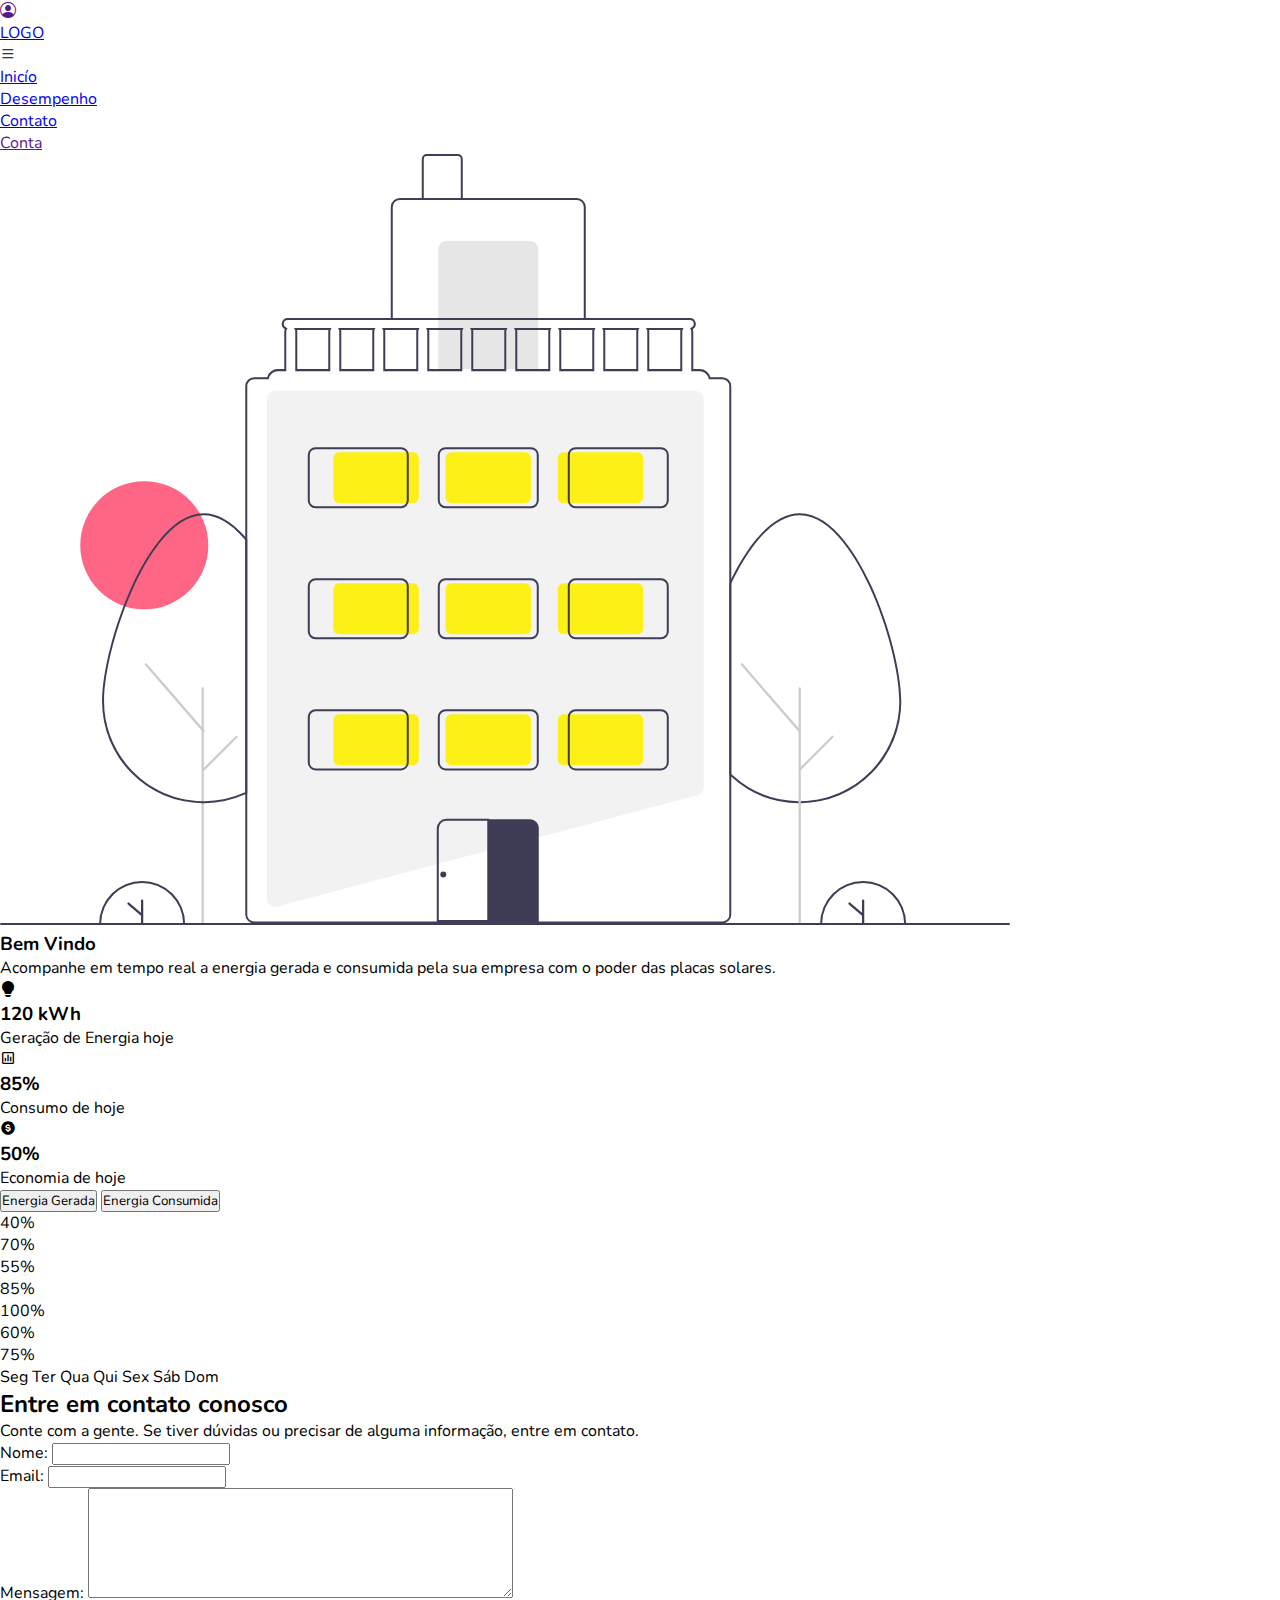
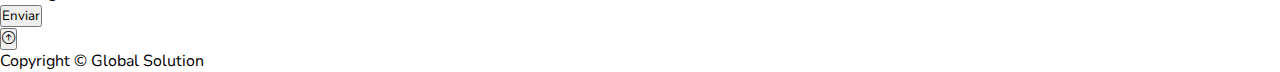
==== index.html @ 2c1111c9 "Tela Inicial" ====
<!DOCTYPE html>
<html lang="pt-br">
<head>
    <meta charset="UTF-8">
    <meta name="viewport" content="width=device-width, initial-scale=1.0">
    <link rel="stylesheet" href="https://cdn.jsdelivr.net/npm/bootstrap-icons@1.11.3/font/bootstrap-icons.min.css">
    <link href='https://unpkg.com/boxicons@2.1.4/css/boxicons.min.css' rel='stylesheet'>
    <link rel="stylesheet" href="css/style.css">
    <title>Global Solution</title>
</head>
<body>
    <!--Cabeçalho-->
    <header class="cabecalho">
        <div class="home">
            <div class="iconscabecalho">
                <a href=""><i class="bi bi-person-circle" id="bi-person-circle"></i></a>
            </div>
            <div class="logo">
                <a href="index.html">LOGO</a>
            </div>
                <i class="bi bi-list"></i>
        </div>

        <nav id="lista_nav" class="menu">
            <ul>
                <li>
                    <a href="index.html">Inicío</a>
                </li>
                <li>
                    <a href="#desempenho">Desempenho</a>
                </li>
                <li>
                    <a href="#contato">Contato</a>
                </li>
                <li>
                    <a href="">Conta</a>
                </li>
            </ul>
        </nav>
    </header>

    <!--principal-->
    <main class="principal">
        <img src="img/undraw_building_re_xfcm.svg" alt="empresa">
        <h3>Bem Vindo</h3>
        <p>Acompanhe em tempo real a energia gerada e consumida pela sua empresa com o poder das placas solares.</p>
    </main>

    <!--RELATORIO DIARIO-->
    <section class="diario" id="desempenho">
        <ul class="box-info">
            <li>
                <i class="bi bi-lightbulb-fill"></i>
                <span class="text">
                    <h3>120 kWh</h3>
                    <p>Geração de Energia hoje</p>
                </span>
            </li>
            <li>
                <i class='bx bx-bar-chart-square'></i>
                <span class="text">
                    <h3>85%</h3>
                    <p>Consumo de hoje</p>
                </span>
            </li>
            <li>
                <i class='bx bxs-dollar-circle'></i>
                <span class="text">
                    <h3>50%</h3>
                    <p>Economia de hoje</p>
                </span>
            </li>
        </ul>
    </section>

    <!--GRAFICOS-->
    <section class="graficos">
        <div class="tab-buttons active">
            <button class="tab-btn" content-id="gerada">
                Energia Gerada
            </button>

            <button class="tab-btn" content-id="consumida">
                Energia Consumida
            </button>
        </div>

        <!--ESTILIZAÇÃO GRAFICO-->
        <div class="grafico-content">
            <div class="content show" id="gerada">
                <div class="conteudo">
                    <div class="conteudo-grafico">
                        <div class="barra">
                            <p>40%</p>
                        </div>
                        <div class="barra">
                            <p>70%</p>
                        </div>
                        <div class="barra">
                            <p>55%</p>
                        </div>
                        <div class="barra">
                            <p>85%</p>
                        </div>
                        <div class="barra">
                            <p>100%</p>
                        </div>
                        <div class="barra">
                            <p>60%</p>
                        </div>
                        <div class="barra">
                            <p>75%</p>
                        </div>
                    </div>
                    <div class="dias">
                        <span>Seg</span>
                        <span>Ter</span>
                        <span>Qua</span>
                        <span>Qui</span>
                        <span>Sex</span>
                        <span>Sáb</span>
                        <span>Dom</span>
                    </div>
                </div>                
            </div>

            <div class="content" id="consumida">
                <div class="conteudo">
                    <div class="conteudo-grafico">
                        <div class="barra-segunda">
                            <p>100%</p>
                        </div>
                        <div class="barra-segunda">
                            <p>70%</p>
                        </div>
                        <div class="barra-segunda">
                            <p>55%</p>
                        </div>
                        <div class="barra-segunda">
                            <p>85%</p>
                        </div>
                        <div class="barra-segunda">
                            <p>60%</p>
                        </div>
                        <div class="barra-segunda">
                            <p>68%</p>
                        </div>
                        <div class="barra-segunda">
                            <p>75%</p>
                        </div>
                    </div>
                    <div class="dias">
                        <span>Seg</span>
                        <span>Ter</span>
                        <span>Qua</span>
                        <span>Qui</span>
                        <span>Sex</span>
                        <span>Sáb</span>
                        <span>Dom</span>
                    </div>
                </div>         
            </div>
        </div>
    </section>

    <!--CONTATO-->
    <section class="contato" id="contato">
        <div class="duplas">
            <h2>Entre em contato conosco</h2>
            <p>Conte com a gente. Se tiver dúvidas ou precisar de alguma informação, entre em contato.</p>
        </div>

        <form class="formulario">
            <div class="dupla">
                <div class="forms">
                    <label for="nome">Nome:</label>
                    <input type="text" id="nome" name="nome" required>
                </div>
                <div class="forms">
                    <label for="email">Email:</label>
                    <input type="email" id="email" name="email" required>
                </div>
            </div>

            <div class="forms2">
                <label for="mensagem">Mensagem:</label>
                <textarea name="mensagem" id="mensagem" cols="51" rows="6"></textarea>
            </div>

            <div class="botao">
                <input type="submit" id="btn_submit" value="Enviar">
            </div>
        </form>
    </section>

    <article class="topo">
        <button id="backToTop">
            <i class="bi bi-arrow-up-circle"></i>
        </button>
    </article>

    <!--RODAPE-->
    <footer class="rodape">
        <p>Copyright © <span>Global Solution</span> </p>
    </footer>

    <script src="js/script.js"></script>
</body>
</html>
---- css/style.css ----
@import url('https://fonts.googleapis.com/css2?family=Nunito:ital,wght@0,200..1000;1,200..1000&display=swap');

* {
	margin: 0;
	padding: 0;
	box-sizing: border-box;
	font-family: "Nunito", sans-serif;;
}

:root{
    --nunito: 'Nunito', sans-serif;
    --azul: #06162F;
    --branco: #ffff;
    --preto: #0a0a0a;
    --cinza: #d9d9d9;
    --amarelo: #FCF017;
    --light-amarelo: #ffffe0;
    --light: #F9F9F9;
	--blue: #3C91E6;
	--light-blue: #CFE8FF;
	--grey: #eeeeee88;
	--dark: #342E37;
    --green: #65B307;
    --light-green: #90ee90;
}

body{
    margin: auto;
}

.content {
	display: none;
}

.content.show {
    display: flex;
}

@media (max-width: 440px) {

/*CABECALHO*/
.cabecalho{
    background-color: var(--azul);
    padding: 1em;
    border-bottom: 2px solid var(--amarelo);
}

.cabecalho .home{
    display: flex;
    justify-content: space-between;
    color: var(--branco);
    margin-bottom: 1em;
}

.cabecalho .home a{
    text-decoration: none;
    color: var(--branco);
}

.menu {
    display: none;
}

#lista_nav:hover{
    color: var(--amarelo);
}

#lista_nav ul{
    display: flex;
    justify-content: space-around;
    list-style-type: none
}

#lista_nav a{
    text-decoration: none;
    color: var(--branco);
    font-size: 13px;
}

/*PRINCIPAL*/
.principal{
    margin: auto;
    background-color: var(--azul);
    color: var(--branco);
    text-align: center;
    padding: 1em;
}

.principal p{
    margin: auto;
    font-size: 0.7em;
    width: 80%;
}

.principal img{
    width: 50%;
}

/*DIARIO*/
.diario{
	margin-bottom: 1em;
}

.diario .box-info {
    padding: 0em 1em;
	display: grid;
	grid-template-columns: repeat(auto-fit, minmax(240px, 1fr));
	grid-gap: 24px;
	margin-top: 36px;
}

.diario .box-info li {
	padding: 24px;
	background: var(--grey);
	border-radius: 20px;
	display: flex;
	align-items: center;
	grid-gap: 24px;
}

.diario .box-info li .bi{
	width: 70px;
	height: 70px;
	border-radius: 10px;
	font-size: 30px;
	display: flex;
	justify-content: center;
	align-items: center;
}

.diario .box-info li .bx{
	width: 70px;
	height: 70px;
	border-radius: 10px;
	font-size: 30px;
	display: flex;
	justify-content: center;
	align-items: center;
}

.diario .box-info li:nth-child(1) .bi{
	background: var(--amarelo);
	color: var(--light-amarelo);
}

.diario .box-info li:nth-child(2) .bx{
	background: var(--light-blue);
	color: var(--blue);
}

.diario .box-info li:nth-child(3) .bx{
	background: var(--light-green);
	color: var(--green);
}

.diario .box-info li .text h3 {
	font-size: 20px;
	font-weight: 600;
	color: var(--dark);
}

.diario .box-info li .text p{
	color: var(--dark);	
}

/*GRAFICO*/
.graficos {
    margin: auto;
    width: 90%;
	margin-bottom: 1em;
	background-color: var(--cinza);
	padding: 1em;
    border-radius: 10px;
}

.tab-buttons {
    display: flex;
    gap: 6px;
}

.tab-btn {
    width: 100%;
    border: none;
    color: #020617;
    background-color: #f0f8ff;
    border-radius: 8px 8px 0px 0px;
    font-weight: 500;
    padding: 8px;
    cursor: pointer;
    transition: background-color .3s ease;
}

.tab-btn.active {
    background-color: var(--branco);
}

.tab-btn:hover {
    background-color: var(--branco);
}

.content {
    display: none;
}

.conteudo {
	width: 100%;
    padding: 20px;
    border-radius: 0px 0px 8px 8px;
    box-shadow: 0 4px 8px rgba(0, 0, 0, 0.1);
    text-align: center;
    background-color: var(--branco);
}

.conteudo-grafico {
    display: flex;
    justify-content: space-between;
    align-items: flex-end;
    margin-bottom: 20px;
    height: 200px;
}

.barra {
    background-color: var(--azul);
    border-radius: 5px;
}

.conteudo-grafico .barra:nth-child(1) {
    height: 50%;
}

.barra:nth-child(2) {
    height: 79%;
}

.barra:nth-child(3) {
    height: 60%;
}

.barra:nth-child(4) {
    height: 88%;
}

.barra:nth-child(5) {
    height: 100%;
}

.barra:nth-child(6) {
    height: 90%;
}

.barra:nth-child(7) {
    height: 76%;
}
.barra p {
	margin-top: 3px;
	text-align: center;
    color: var(--branco);
	font-size: 12px;
}

.dias {
    display: flex;
    justify-content: space-between;
    width: 100%;
    margin-top: 10px;
    font-size: 14px;
    color: var(--dark);
}

.dias span {
    text-align: center;
    width: 30px;
}

.barra-segunda {
    background-color: var(--amarelo);
    border-radius: 5px;
}

.conteudo-grafico .barra-segunda:nth-child(1) {
    height: 100%;
}

.barra-segunda:nth-child(2) {
    height: 70%;
}

.barra-segunda:nth-child(3) {
    height: 55%;
}

.barra-segunda:nth-child(4) {
    height: 85%;
}

.barra-segunda:nth-child(5) {
    height: 60%;
}

.barra-segunda:nth-child(6) {
    height: 68%;
}

.barra-segunda:nth-child(7) {
    height: 75%;
}

.barra-segunda p {
	margin-top: 3px;
	text-align: center;
    color: var(--dark);
	font-size: 12px;
}

/*CONTATO*/
.contato{
    background-color: var(--azul);
    color: var(--branco);
    margin: auto;
    padding: 1em;
}

.contato h2{
    margin-top: 1em;
    text-transform: uppercase;
    font-weight: 600;
    font-size: 1em;
    margin-bottom: 3px;
    text-align: center;
}

.contato p{
    font-size: 14px;
    margin-bottom: 1em;
}

.formulario label{
    display: block;
    font-size: 15px;
    font-weight: 400;
    color: var(--branco);
    padding: 5px;
}

.formulario input{
    width: 100%;
    margin-bottom: 24px;
    padding: 10px;
    background-color: var(--branco);
    border-radius: 10px;
    border: none;
    box-shadow: 10px 10px solid rgba(255, 166, 0, 0.685);
}

#mensagem{
    margin-bottom: 24px;
    background-color: var(--branco);
    border-radius: 10px;
    border: none;
}

.botao{
    border: none;
    text-align: center;
}

#btn_submit{
    width: 50%;
    background-color: var(--amarelo);
    padding: 13px;
    color: var(--azul);
    border-radius: 10px;
    font-weight: 600;
    font-size: 1em;
    cursor: pointer;
}

/*RODAPE*/
.rodape{
    background-color: var(--azul);
    color: var(--branco);
    text-align: center;
    border-top: 1px solid var(--amarelo);
}

.rodape p{
    margin-top: 1em;
    font-weight: 200;
    font-size: 12px;
    text-transform: lowercase;
}

.rodape span{
    letter-spacing: 1px;
    text-align: center;
    font-weight: 400;
    font-size: 12px;
    text-transform: uppercase;
}

/*TOPO*/
.topo{
    position: fixed;
    right: 20px;
    bottom: 20px;
    display: none;
    background-color: #007bff;
    color: white;
    border: none;
    padding: 10px 20px;
    border-radius: 5px;
    font-size: 16px;
    cursor: pointer;
    box-shadow: 0 4px 6px rgba(0, 0, 0, 0.1);
}

}

@media (min-width: 440px) and (max-width: 700px) {
    .cabecalho{
        background-color: var(--azul);
        padding: 1em;
        border-bottom: 2px solid var(--amarelo);
    }
    
    .cabecalho .home{
        display: flex;
        justify-content: space-between;
        color: var(--branco);
        margin-bottom: 1em;
    }
    
    .cabecalho .home a{
        text-decoration: none;
        color: var(--branco);
    }
    
    .menu {
        display: none;
    }
    
    #lista_nav:hover{
        color: var(--amarelo);
    }
    
    #lista_nav ul{
        display: flex;
        justify-content: space-around;
        list-style-type: none
    }
    
    #lista_nav a{
        text-decoration: none;
        color: var(--branco);
        font-size: 13px;
    }
    
    /*PRINCIPAL*/
    .principal{
        margin: auto;
        background-color: var(--azul);
        color: var(--branco);
        text-align: center;
        padding: 1em;
    }
    
    .principal p{
        margin: auto;
        font-size: 0.7em;
        width: 80%;
    }
    
    .principal img{
        width: 50%;
    }
    
    /*DIARIO*/
    .diario{
        margin-bottom: 1em;
    }
    
    .diario .box-info {
        padding: 0em 1em;
        display: grid;
        grid-template-columns: repeat(auto-fit, minmax(120px, 1fr));
        grid-gap: 24px;
        margin-top: 36px;
    }
    
    .diario .box-info li {
        padding: 24px;
        background: var(--grey);
        border-radius: 20px;
        display: flex;
        align-items: center;
        grid-gap: 24px;
    }
    
    .diario .box-info li .bi{
        width: 50px;
        height: 50px;
        border-radius: 10px;
        font-size: 1em;
        display: flex;
        justify-content: center;
        align-items: center;
    }
    
    .diario .box-info li .bx{
        width: 50px;
        height: 50px;
        border-radius: 10px;
        font-size: 1em;
        display: flex;
        justify-content: center;
        align-items: center;
    }
    
    .diario .box-info li:nth-child(1) .bi{
        background: var(--amarelo);
        color: var(--light-amarelo);
    }
    
    .diario .box-info li:nth-child(2) .bx{
        background: var(--light-blue);
        color: var(--blue);
    }
    
    .diario .box-info li:nth-child(3) .bx{
        background: var(--light-green);
        color: var(--green);
    }
    
    .diario .box-info li .text h3 {
        font-size: 20px;
        font-weight: 600;
        color: var(--dark);
    }
    
    .diario .box-info li .text p{
        color: var(--dark);	
    }
    
    /*GRAFICO*/
    .graficos {
        margin: auto;
        width: 90%;
        margin-bottom: 1em;
        background-color: var(--cinza);
        padding: 1em;
        border-radius: 10px;
    }
    
    .tab-buttons {
        display: flex;
        gap: 6px;
    }
    
    .tab-btn {
        width: 100%;
        border: none;
        color: #020617;
        background-color: #f0f8ff;
        border-radius: 8px 8px 0px 0px;
        font-weight: 500;
        padding: 8px;
        cursor: pointer;
        transition: background-color .3s ease;
    }
    
    .tab-btn.active {
        background-color: var(--branco);
    }
    
    .tab-btn:hover {
        background-color: var(--branco);
    }
    
    .content {
        display: none;
    }
    
    .conteudo {
        width: 100%;
        padding: 20px;
        border-radius: 0px 0px 8px 8px;
        box-shadow: 0 4px 8px rgba(0, 0, 0, 0.1);
        text-align: center;
        background-color: var(--branco);
    }
    
    .conteudo-grafico {
        display: flex;
        justify-content: space-between;
        align-items: flex-end;
        margin-bottom: 20px;
        height: 200px;
    }
    
    .barra {
        background-color: var(--azul);
        border-radius: 5px;
    }
    
    .conteudo-grafico .barra:nth-child(1) {
        height: 50%;
    }
    
    .barra:nth-child(2) {
        height: 79%;
    }
    
    .barra:nth-child(3) {
        height: 60%;
    }
    
    .barra:nth-child(4) {
        height: 88%;
    }
    
    .barra:nth-child(5) {
        height: 100%;
    }
    
    .barra:nth-child(6) {
        height: 90%;
    }
    
    .barra:nth-child(7) {
        height: 76%;
    }
    .barra p {
        margin-top: 3px;
        text-align: center;
        color: var(--branco);
        font-size: 12px;
    }
    
    .dias {
        display: flex;
        justify-content: space-between;
        width: 100%;
        margin-top: 10px;
        font-size: 14px;
        color: var(--dark);
    }
    
    .dias span {
        text-align: center;
        width: 30px;
    }
    
    .barra-segunda {
        background-color: var(--amarelo);
        border-radius: 5px;
    }
    
    .conteudo-grafico .barra-segunda:nth-child(1) {
        height: 100%;
    }
    
    .barra-segunda:nth-child(2) {
        height: 70%;
    }
    
    .barra-segunda:nth-child(3) {
        height: 55%;
    }
    
    .barra-segunda:nth-child(4) {
        height: 85%;
    }
    
    .barra-segunda:nth-child(5) {
        height: 60%;
    }
    
    .barra-segunda:nth-child(6) {
        height: 68%;
    }
    
    .barra-segunda:nth-child(7) {
        height: 75%;
    }
    
    .barra-segunda p {
        margin-top: 3px;
        text-align: center;
        color: var(--dark);
        font-size: 12px;
    }
    
    /*CONTATO*/
    .contato{
        background-color: var(--azul);
        color: var(--branco);
        margin: auto;
        padding: 1em;
    }
    
    .contato h2{
        margin-top: 1em;
        text-transform: uppercase;
        font-weight: 600;
        font-size: 1em;
        margin-bottom: 3px;
        text-align: center;
    }
    
    .contato p{
        font-size: 14px;
        margin-bottom: 1em;
    }
    
    .formulario label{
        display: block;
        font-size: 15px;
        font-weight: 400;
        color: var(--branco);
        padding: 5px;
    }
    
    .formulario input{
        width: 100%;
        margin-bottom: 24px;
        padding: 10px;
        background-color: var(--branco);
        border-radius: 10px;
        border: none;
        box-shadow: 10px 10px solid rgba(255, 166, 0, 0.685);
    }
    
    #mensagem{
        margin-bottom: 24px;
        background-color: var(--branco);
        border-radius: 10px;
        border: none;
    }
    
    .botao{
        border: none;
        text-align: center;
    }
    
    #btn_submit{
        width: 50%;
        background-color: var(--amarelo);
        padding: 13px;
        color: var(--azul);
        border-radius: 10px;
        font-weight: 600;
        font-size: 1em;
        cursor: pointer;
    }
    
    /*RODAPE*/
    .rodape{
        background-color: var(--azul);
        color: var(--branco);
        text-align: center;
        border-top: 1px solid var(--amarelo);
    }
    
    .rodape p{
        margin-top: 1em;
        font-weight: 200;
        font-size: 12px;
        text-transform: lowercase;
    }
    
    .rodape span{
        letter-spacing: 1px;
        text-align: center;
        font-weight: 400;
        font-size: 12px;
        text-transform: uppercase;
    }
    
    /*TOPO*/
    .topo{
        position: fixed;
        right: 20px;
        bottom: 20px;
        display: none;
        background-color: #007bff;
        color: white;
        border: none;
        padding: 10px 20px;
        border-radius: 5px;
        font-size: 16px;
        cursor: pointer;
        box-shadow: 0 4px 6px rgba(0, 0, 0, 0.1);
    }
    
}
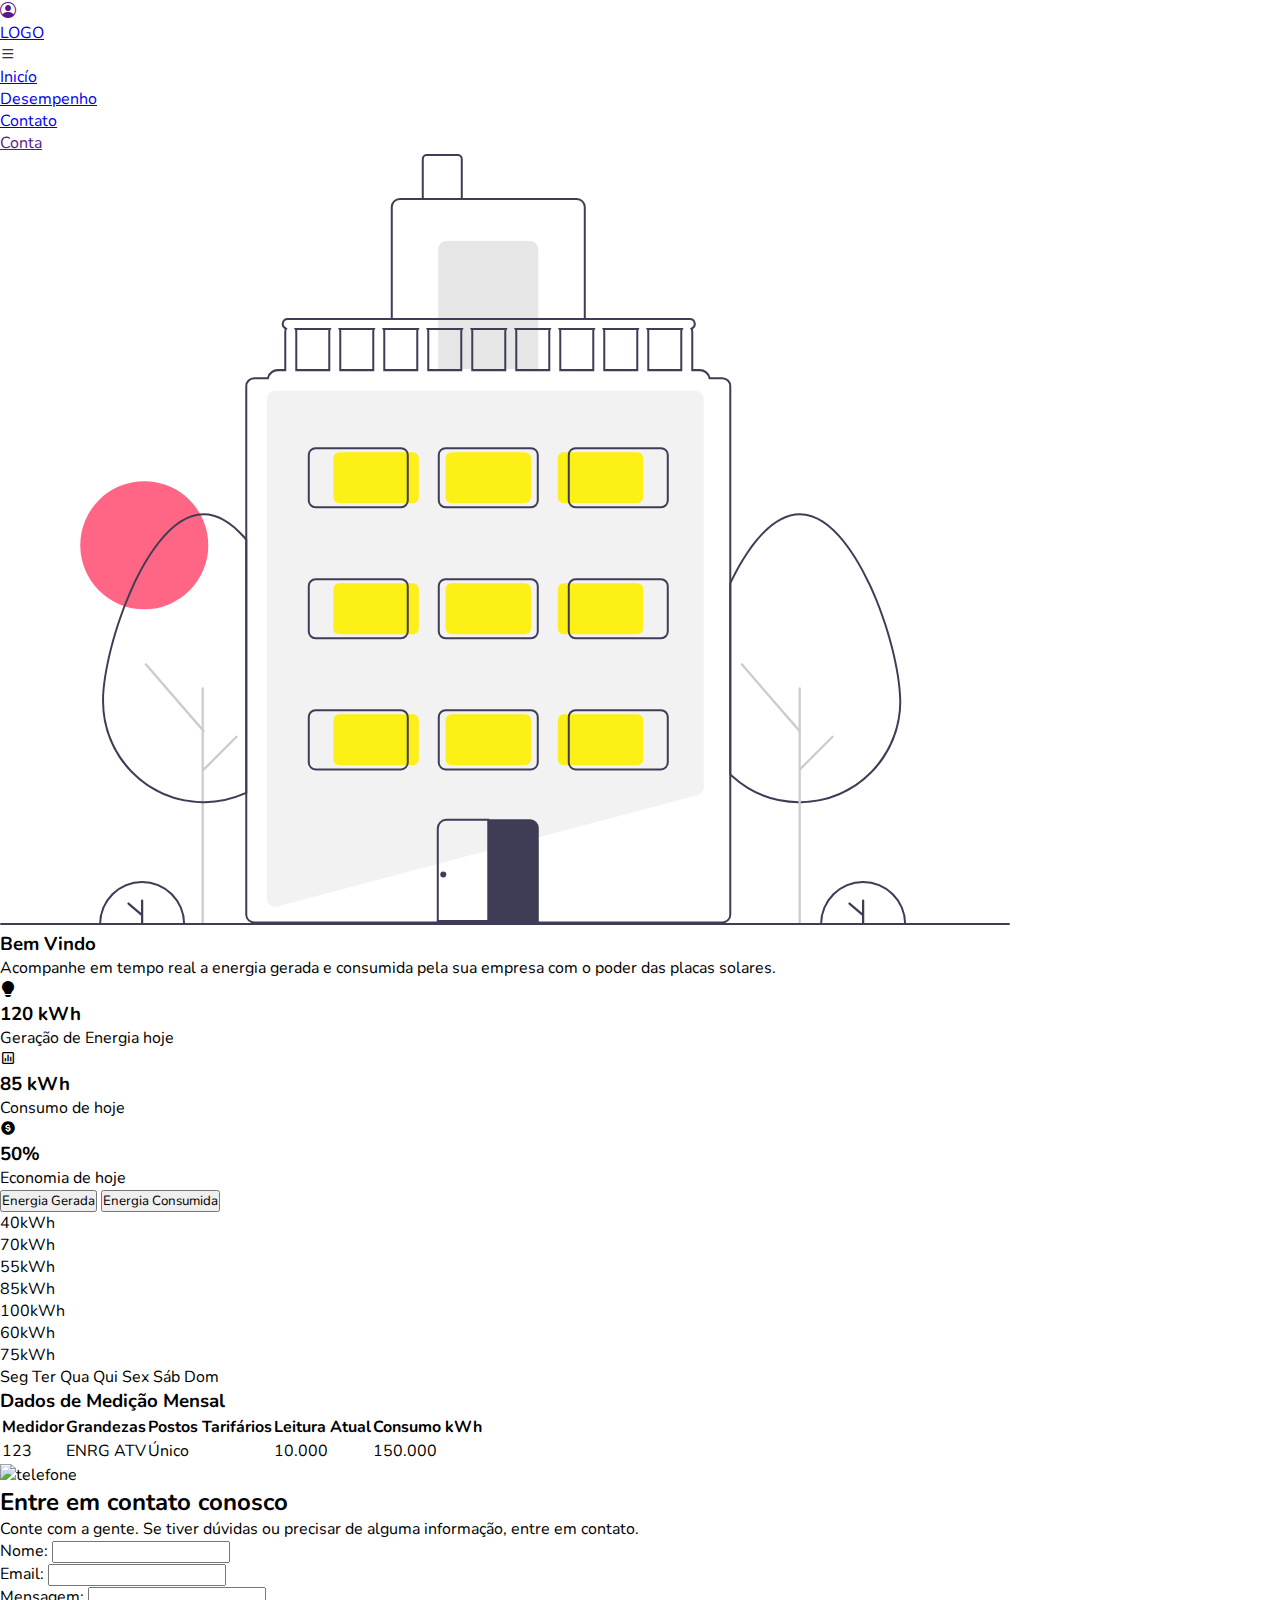
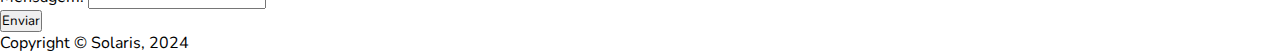
==== commit 9c1c3c6f: "Tela Inicial" ====
--- a/index.html
+++ b/index.html
@@ -6,7 +6,7 @@
     <link rel="stylesheet" href="https://cdn.jsdelivr.net/npm/bootstrap-icons@1.11.3/font/bootstrap-icons.min.css">
     <link href='https://unpkg.com/boxicons@2.1.4/css/boxicons.min.css' rel='stylesheet'>
     <link rel="stylesheet" href="css/style.css">
-    <title>Global Solution</title>
+    <title>Solaris</title>
 </head>
 <body>
     <!--Cabeçalho-->
@@ -42,8 +42,10 @@
     <!--principal-->
     <main class="principal">
         <img src="img/undraw_building_re_xfcm.svg" alt="empresa">
-        <h3>Bem Vindo</h3>
-        <p>Acompanhe em tempo real a energia gerada e consumida pela sua empresa com o poder das placas solares.</p>
+        <div class="dupla-main">
+            <h3>Bem Vindo</h3>
+            <p>Acompanhe em tempo real a energia gerada e consumida pela sua empresa com o poder das placas solares.</p>
+        </div>
     </main>
 
     <!--RELATORIO DIARIO-->
@@ -59,7 +61,7 @@
             <li>
                 <i class='bx bx-bar-chart-square'></i>
                 <span class="text">
-                    <h3>85%</h3>
+                    <h3>85 kWh</h3>
                     <p>Consumo de hoje</p>
                 </span>
             </li>
@@ -91,25 +93,25 @@
                 <div class="conteudo">
                     <div class="conteudo-grafico">
                         <div class="barra">
-                            <p>40%</p>
-                        </div>
-                        <div class="barra">
-                            <p>70%</p>
-                        </div>
-                        <div class="barra">
-                            <p>55%</p>
-                        </div>
-                        <div class="barra">
-                            <p>85%</p>
-                        </div>
-                        <div class="barra">
-                            <p>100%</p>
-                        </div>
-                        <div class="barra">
-                            <p>60%</p>
-                        </div>
-                        <div class="barra">
-                            <p>75%</p>
+                            <p>40kWh</p>
+                        </div>
+                        <div class="barra">
+                            <p>70kWh</p>
+                        </div>
+                        <div class="barra">
+                            <p>55kWh</p>
+                        </div>
+                        <div class="barra">
+                            <p>85kWh</p>
+                        </div>
+                        <div class="barra">
+                            <p>100kWh</p>
+                        </div>
+                        <div class="barra">
+                            <p>60kWh</p>
+                        </div>
+                        <div class="barra">
+                            <p>75kWh</p>
                         </div>
                     </div>
                     <div class="dias">
@@ -128,25 +130,25 @@
                 <div class="conteudo">
                     <div class="conteudo-grafico">
                         <div class="barra-segunda">
-                            <p>100%</p>
-                        </div>
-                        <div class="barra-segunda">
-                            <p>70%</p>
-                        </div>
-                        <div class="barra-segunda">
-                            <p>55%</p>
-                        </div>
-                        <div class="barra-segunda">
-                            <p>85%</p>
-                        </div>
-                        <div class="barra-segunda">
-                            <p>60%</p>
-                        </div>
-                        <div class="barra-segunda">
-                            <p>68%</p>
-                        </div>
-                        <div class="barra-segunda">
-                            <p>75%</p>
+                            <p>100kWh</p>
+                        </div>
+                        <div class="barra-segunda">
+                            <p>70kWh</p>
+                        </div>
+                        <div class="barra-segunda">
+                            <p>55kWh</p>
+                        </div>
+                        <div class="barra-segunda">
+                            <p>85kWh</p>
+                        </div>
+                        <div class="barra-segunda">
+                            <p>60kWh</p>
+                        </div>
+                        <div class="barra-segunda">
+                            <p>68kWh</p>
+                        </div>
+                        <div class="barra-segunda">
+                            <p>75kWh</p>
                         </div>
                     </div>
                     <div class="dias">
@@ -163,12 +165,41 @@
         </div>
     </section>
 
+    <!--MEDIÇÃO-->
+    <section class="medicao">
+        <h3>Dados de Medição Mensal</h3>
+        <table class="tabela">
+            <thead>
+                <tr>
+                    <th>Medidor</th>
+                    <th>Grandezas</th>
+                    <th>Postos Tarifários</th>
+                    <th>Leitura Atual</th>
+                    <th>Consumo kWh</th>
+                </tr>
+            </thead>
+    
+            <tbody>
+                <tr>
+                    <td>123</td>
+                    <td>ENRG ATV</td>
+                    <td>Único</td>
+                    <td>10.000</td>
+                    <td>150.000</td>
+                </tr>
+            </tbody>
+        </table>
+    </section>
+
     <!--CONTATO-->
     <section class="contato" id="contato">
+        <div class="img-contato">
+            <img src="img/undraw_undraw_notifications_12nk_-1-_otkl.svg" alt="telefone">
+        </div>
+
         <div class="duplas">
             <h2>Entre em contato conosco</h2>
             <p>Conte com a gente. Se tiver dúvidas ou precisar de alguma informação, entre em contato.</p>
-        </div>
 
         <form class="formulario">
             <div class="dupla">
@@ -180,28 +211,22 @@
                     <label for="email">Email:</label>
                     <input type="email" id="email" name="email" required>
                 </div>
-            </div>
-
-            <div class="forms2">
-                <label for="mensagem">Mensagem:</label>
-                <textarea name="mensagem" id="mensagem" cols="51" rows="6"></textarea>
+                <div class="forms">
+                    <label for="mensagem">Mensagem:</label>
+                    <input type="text" id="mensagem" name="mensagem" required>
+                </div>
             </div>
 
             <div class="botao">
                 <input type="submit" id="btn_submit" value="Enviar">
             </div>
+        </div>
         </form>
     </section>
-
-    <article class="topo">
-        <button id="backToTop">
-            <i class="bi bi-arrow-up-circle"></i>
-        </button>
-    </article>
 
     <!--RODAPE-->
     <footer class="rodape">
-        <p>Copyright © <span>Global Solution</span> </p>
+        <p>Copyright © <span>Solaris, 2024</span> </p>
     </footer>
 
     <script src="js/script.js"></script>
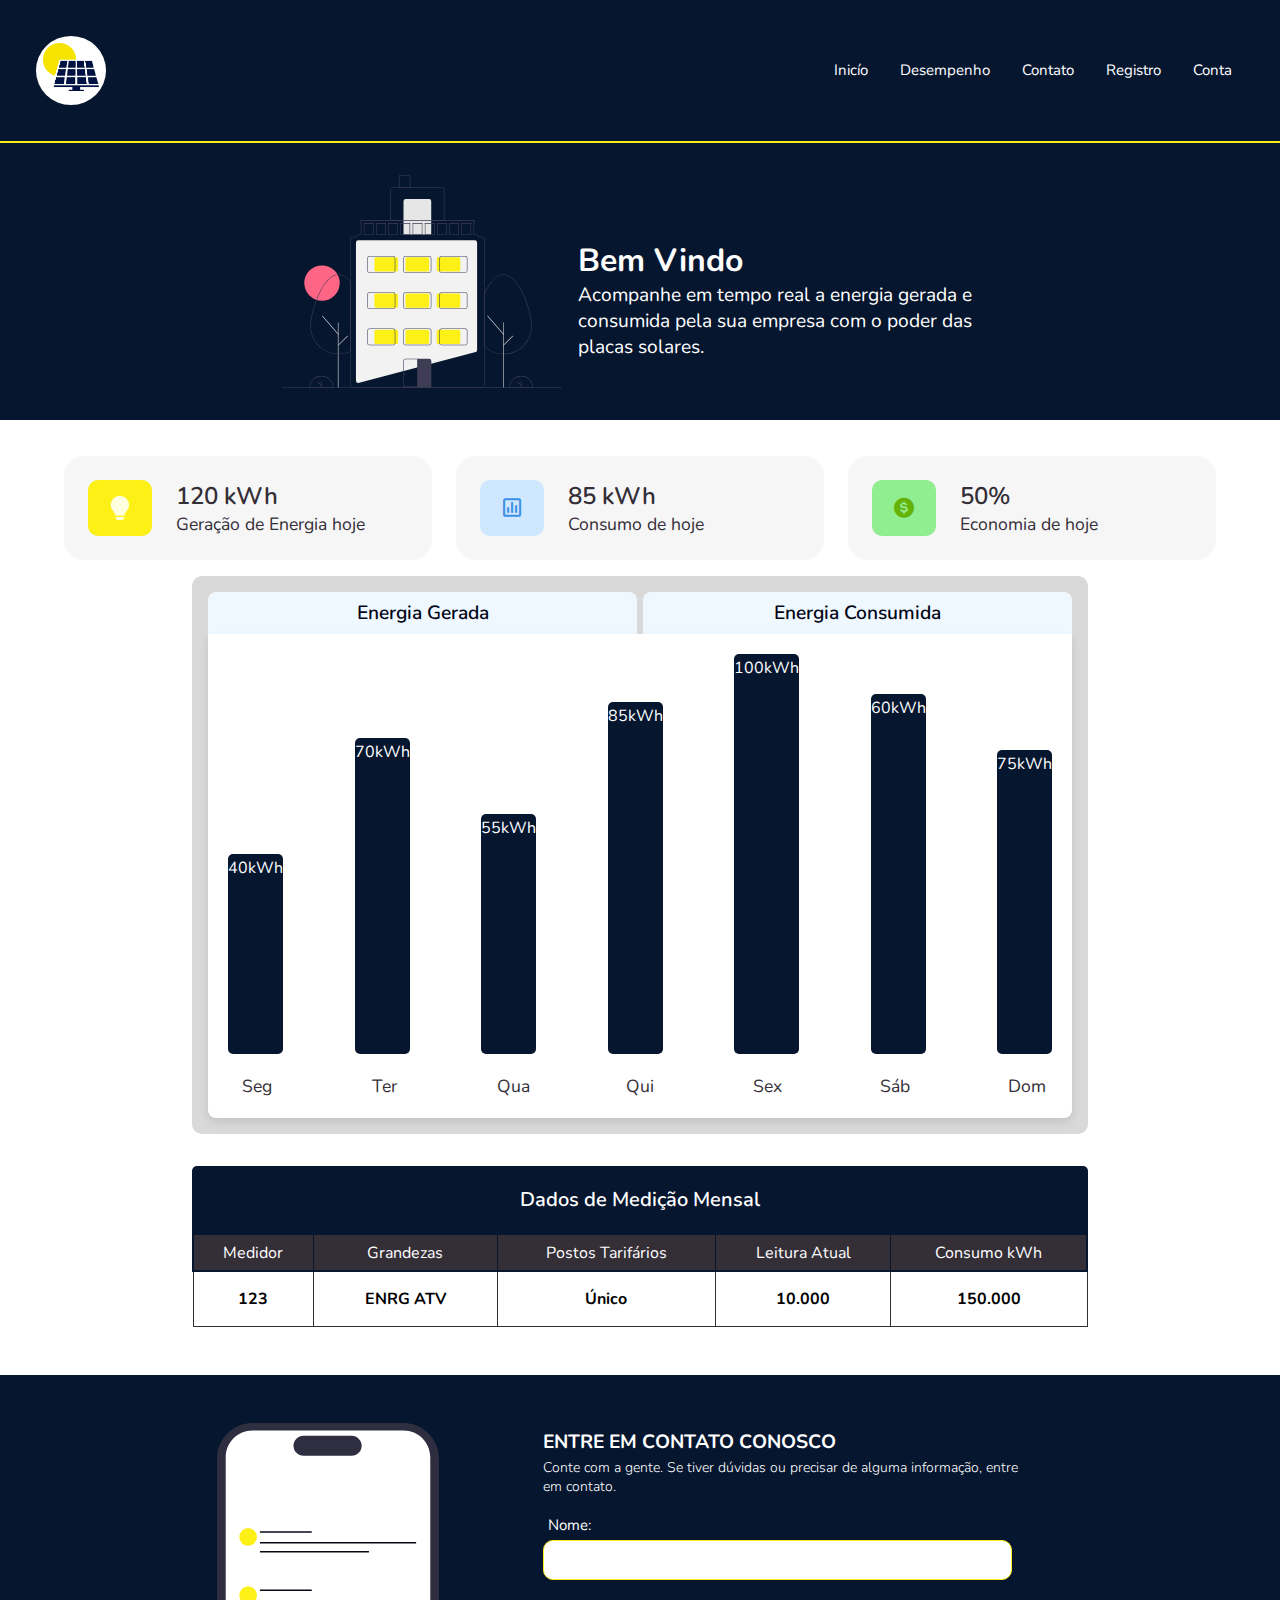
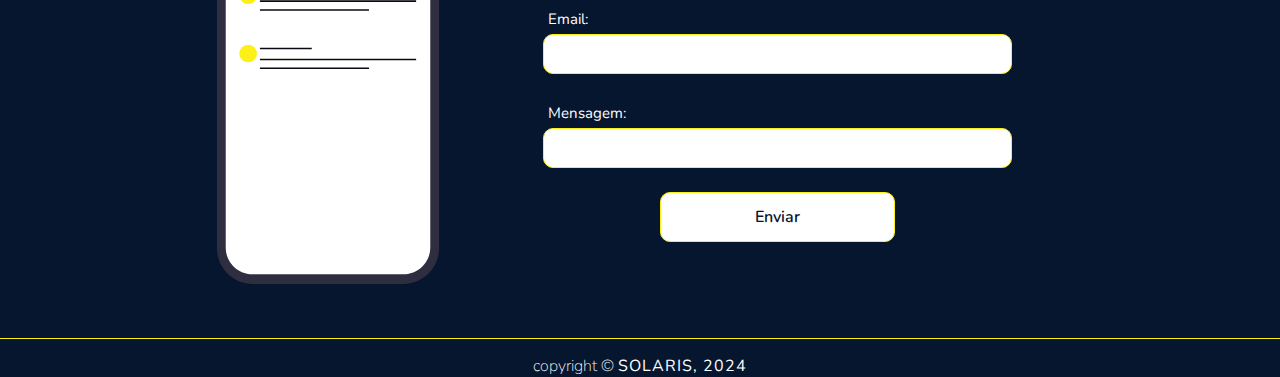
==== commit 3887b10f: "Tela Inicial" ====
--- a/index.html
+++ b/index.html
@@ -6,6 +6,7 @@
     <link rel="stylesheet" href="https://cdn.jsdelivr.net/npm/bootstrap-icons@1.11.3/font/bootstrap-icons.min.css">
     <link href='https://unpkg.com/boxicons@2.1.4/css/boxicons.min.css' rel='stylesheet'>
     <link rel="stylesheet" href="css/style.css">
+    <link rel="icon" type="image/png" href="img/icon.png"/>
     <title>Solaris</title>
 </head>
 <body>
@@ -13,10 +14,10 @@
     <header class="cabecalho">
         <div class="home">
             <div class="iconscabecalho">
-                <a href=""><i class="bi bi-person-circle" id="bi-person-circle"></i></a>
+                <a href="conta.html"><i class="bi bi-person-circle" id="bi-person-circle"></i></a>
             </div>
             <div class="logo">
-                <a href="index.html">LOGO</a>
+                <a href="index.html"><img src="img/logoSolaris.png" alt="logo Solaris"></a>
             </div>
                 <i class="bi bi-list"></i>
         </div>
@@ -33,7 +34,10 @@
                     <a href="#contato">Contato</a>
                 </li>
                 <li>
-                    <a href="">Conta</a>
+                    <a href="registro.html">Registro</a>
+                </li>
+                <li>
+                    <a href="conta.html">Conta</a>
                 </li>
             </ul>
         </nav>
--- a/css/style.css
+++ b/css/style.css
@@ -28,6 +28,7 @@
     margin: auto;
 }
 
+/*GRAFICO OCULTADO E VISIVEL*/
 .content {
 	display: none;
 }
@@ -41,7 +42,7 @@
 /*CABECALHO*/
 .cabecalho{
     background-color: var(--azul);
-    padding: 1em;
+    padding: 1.2em;
     border-bottom: 2px solid var(--amarelo);
 }
 
@@ -55,6 +56,33 @@
 .cabecalho .home a{
     text-decoration: none;
     color: var(--branco);
+}
+
+.bi-person-circle{
+    padding: 1em 0em;
+    font-size: 25px;
+}
+.logo{
+    margin: 0 auto;
+    width: 50px;
+    background-color: var(--branco);
+    border-radius: 50%;
+    text-align: center;
+    padding: 7px;
+    cursor: pointer;
+}
+
+.logo:hover{
+    background-color: var(--dark);
+}
+
+.logo img{
+    max-width: 100%;
+    height: auto; 
+}
+
+.bi-list {
+    font-size: 25px;
 }
 
 .menu {
@@ -75,6 +103,10 @@
     text-decoration: none;
     color: var(--branco);
     font-size: 13px;
+}
+
+#lista_nav a:hover{
+    color: var(--amarelo);
 }
 
 /*PRINCIPAL*/
@@ -167,7 +199,7 @@
 .graficos {
     margin: auto;
     width: 90%;
-	margin-bottom: 1em;
+	margin-bottom: 2em;
 	background-color: var(--cinza);
 	padding: 1em;
     border-radius: 10px;
@@ -255,7 +287,7 @@
 	margin-top: 3px;
 	text-align: center;
     color: var(--branco);
-	font-size: 12px;
+	font-size: 10px;
 }
 
 .dias {
@@ -273,7 +305,7 @@
 }
 
 .barra-segunda {
-    background-color: var(--amarelo);
+    background-color: orange;
     border-radius: 5px;
 }
 
@@ -309,7 +341,56 @@
 	margin-top: 3px;
 	text-align: center;
     color: var(--dark);
-	font-size: 12px;
+	font-size: 10px;
+}
+
+/*MEDICAO*/
+.medicao{
+    width: 90%;
+    margin: auto;
+    margin-bottom: 2em;
+}
+
+.medicao h3{
+    font-weight: 600;
+    background-color: var(--azul);
+    color: var(--branco);
+    text-align: center;
+    padding: 1em;
+    font-size: 13px;
+    border-radius: 5px 5px 0px 0px;
+}
+
+.tabela{
+    margin-bottom: 5em;
+    width: 100%;
+    margin: auto;
+    border-collapse: collapse;
+}
+
+.tabela thead{
+    border: 2px solid var(--azul);
+    background-color: var(--dark);
+    padding: 1em;
+}
+
+.tabela thead th{
+    padding: 0.4em;
+    border: 1px solid var(--azul);
+    color: var(--branco);
+    font-size: 10px;
+}
+
+.tabela tr{
+    border: 1px solid var(--dark);
+}
+.tabela td{
+    border: 1px solid var(--dark);
+    padding: 1em;
+    font-size: 10px;
+    text-align: center;
+    font-weight: bold;
+    background-color: var(--);
 }
 
 /*CONTATO*/
@@ -332,6 +413,10 @@
 .contato p{
     font-size: 14px;
     margin-bottom: 1em;
+}
+
+.img-contato{
+    display: none;
 }
 
 .formulario label{
@@ -349,6 +434,7 @@
     background-color: var(--branco);
     border-radius: 10px;
     border: none;
+    border: 1px solid var(--amarelo);
     box-shadow: 10px 10px solid rgba(255, 166, 0, 0.685);
 }
 
@@ -356,7 +442,6 @@
     margin-bottom: 24px;
     background-color: var(--branco);
     border-radius: 10px;
-    border: none;
 }
 
 .botao{
@@ -366,14 +451,16 @@
 
 #btn_submit{
     width: 50%;
-    background-color: var(--amarelo);
+    background-color: var(--branco);
     padding: 13px;
     color: var(--azul);
+    border: 1px solid var(--amarelo);
     border-radius: 10px;
     font-weight: 600;
     font-size: 1em;
     cursor: pointer;
 }
+
 
 /*RODAPE*/
 .rodape{
@@ -398,25 +485,297 @@
     text-transform: uppercase;
 }
 
-/*TOPO*/
-.topo{
-    position: fixed;
-    right: 20px;
-    bottom: 20px;
-    display: none;
-    background-color: #007bff;
-    color: white;
+/*REGISTRO*/
+.principal-reg{
+    background-color: var(--azul);
+}
+
+.principal-reg .left .breadcrumb{
+    display: flex;
+    padding: 1em;
+}
+
+.principal-reg .left .bi-chevron-left{
+    margin-right: 5px;
+    color: var(--amarelo);
+}
+
+.principal-reg .breadcrumb li{
+    list-style-type: none;
+}
+
+.principal-reg .breadcrumb a{
+    text-decoration: none;
+    font-weight: 300;
+    color: var(--amarelo);
+}
+
+.formulario-reg {
+    border-radius: 15px;
+    margin: auto;
+    width: 90%;
+    background-color: var(--branco);
+    margin-bottom: 1.5em;
+}
+
+.formulario-reg fieldset{
     border: none;
-    padding: 10px 20px;
-    border-radius: 5px;
+    padding: 1em;
+}
+
+.formulario-reg legend{
+    text-align: center;
+    margin: auto;
+    padding: 1px 0em;
+    font-weight: 600;
     font-size: 16px;
+    margin-bottom: 0.5em;
+    color: var(--azul);
+}
+
+.formulario-reg label{
+    display: block;
+    font-size: 14px;
+    font-weight: 400;
+    color: var(--azul);
+    padding: 5px;
+}
+
+.formulario-reg .padrao{
+    width: 100%;
+    padding: 10px;
+    outline: none;
+    border-radius: 20px;
+    border: 1px solid var(--amarelo);
+    background-color: var(--azul);
+    color: var(--branco);
+    margin-bottom: 1em;
+}
+
+.botao-reg{
+    text-align: center;
+    border: none;
+    margin-top: 5px;
+    margin-bottom: 5px;
+}
+
+#btn-submit-reg{
+    background-color: var(--azul);
+    width: 200px;
+    padding: 10px;
+    color: var(--branco);
+    border: 1px solid var(--amarelo);
+    border-radius: 20px;
+    font-weight: bold;
+    font-size: 13px;
     cursor: pointer;
-    box-shadow: 0 4px 6px rgba(0, 0, 0, 0.1);
-}
-
+}
+
+#btn-submit-reg:hover{
+    background-color: var(--amarelo);
+    color: var(--dark);
+}
+
+.dados-reg{
+    width: 90%;
+    margin: auto;
+    padding: 1em 0em;
+}
+
+.dados-reg h3{
+    font-weight: 600;
+    background-color: var(--branco);
+    color: var(--azul);
+    text-align: center;
+    padding: 1em;
+    font-size: 13px;
+    border-radius: 5px 5px 0px 0px;
+}
+
+.tabela-reg{
+    width: 100%;
+    margin: auto;
+    border-collapse: collapse;
+    border-radius: 0px 0px 5px 5px;
+}
+
+.tabela-reg thead{
+    border: 2px solid var(--branco);
+    background-color: var(--dark);
+    padding: 1em;
+}
+
+.tabela-reg thead th{
+    padding: 0.4em;
+    border: 1px solid var(--branco);
+    color: var(--branco);
+    font-size: 10px;
+}
+
+.tabela-reg tr{
+    border: 1px solid var(--branco);
+}
+
+.tabela-reg td{
+    border: 1px solid var(--branco);
+    padding: 1em;
+    font-size: 10px;
+    text-align: center;
+    font-weight: bold;
+    background-color: var(--branco);
+}
+
+/*MINHA CONTA*/
+.principal-conta{
+    background-color: var(--azul);
+}
+
+.principal-conta .left .breadcrumb{
+    display: flex;
+    padding: 1em;
+    margin-bottom: 1em;
+    color: var(--amarelo);
+}
+
+.principal-conta .left .bi-chevron-left{
+    margin-right: 5px;
+    color: var(--amarelo);
+}
+
+.principal-conta .breadcrumb li{
+    list-style-type: none;
+}
+
+.principal-conta .breadcrumb a{
+    text-decoration: none;
+    font-weight: bold;
+    color: var(--amarelo);
+}
+
+.info_conta h4{
+    padding: 0em 4em;
+    margin-bottom: 2em;
+    color: var(--branco);
+    text-transform: uppercase;
+}
+
+.dados_user{
+    margin-top: 2em;
+    margin: auto;
+    width: 70%;
+    display: flex;
+    justify-content: space-between;
+    border-bottom: 2px solid var(--amarelo);
+    margin-bottom: 4em;
+    color: var(--branco);
+}
+
+.dados_user p{
+    font-weight: lighter;
+    font-size: 14px;
+}
+
+.dados_user a{
+    text-decoration: none;
+    color: var(--azul);
+    font-size: 14px;
+}
+
+.logout{
+    text-align: right;
+    padding: 2em 7em;
+}
+
+.logout a{
+    text-decoration: none;
+    color: var(--branco);
+    font-weight: bold;
+}
+
+.logout a:hover{
+    color: var(--amarelo);
+}
+
+/*LOGIN*/
+.principal-login{
+    margin-top: 20%;
+    height: max-content;
+}
+
+.logo-login{
+    text-align: center;
+    margin: auto;
+    padding: 1em;
+    margin-bottom: 0.4em;
+}
+
+.principal-login img{
+    width: 30%;
+}
+
+.form-login{
+    width: 80%;
+    margin: auto;
+    justify-content: center;
+}
+
+.form-login label{
+    text-align: left;
+    display: block;
+    font-size: 16px;
+    font-weight: 600;
+    color: var(--preto);
+    padding: 5px;
+}
+
+.form-login a{
+    display: flex;
+    justify-content: right;
+    text-decoration: none;
+    color: var(--azul);
+    font-size: 12px;
+    margin-bottom: 2em;
+    text-decoration: underline var(--azul);
+}
+
+.padrao-login{
+    width: 100%;
+    padding: 10px;
+    margin-bottom: 20px;
+    outline: none;
+    border-radius: 20px;
+    border: 1px solid var(--azul);
+    background-color: var(--amarelo);
+}
+
+.botao-login{
+    display: flex;
+    justify-content: center;
+    text-align: center;
+    border: none;
+    margin-bottom: 10px;
+}
+
+#btn_login{
+    background-color: var(--azul);
+    width: 200px;
+    padding: 13px;
+    color: var(--branco);
+    border: none;
+    border-radius: 20px;
+    font-weight: bold;
+    font-size: 13px;
+    cursor: pointer;
+}
+
+#btn_login:hover {
+    background-color: var(--amarelo);
+    color: var(--azul);
+}
 }
 
 @media (min-width: 440px) and (max-width: 700px) {
+    /*CABECALHO*/
     .cabecalho{
         background-color: var(--azul);
         padding: 1em;
@@ -435,6 +794,33 @@
         color: var(--branco);
     }
     
+    .bi-person-circle{
+        padding: 1em 0em;
+        font-size: 25px;
+    }
+    .logo{
+        margin: 0 auto;
+        width: 50px;
+        background-color: var(--branco);
+        border-radius: 50%;
+        text-align: center;
+        padding: 7px;
+        cursor: pointer;
+    }
+    
+    .logo:hover{
+        background-color: var(--dark);
+    }
+    
+    .logo img{
+        max-width: 100%;
+        height: auto; 
+    }
+    
+    .bi-list {
+        font-size: 25px;
+    }
+
     .menu {
         display: none;
     }
@@ -457,33 +843,41 @@
     
     /*PRINCIPAL*/
     .principal{
-        margin: auto;
+        padding: 1em;
+        display: flex;
         background-color: var(--azul);
         color: var(--branco);
-        text-align: center;
         padding: 1em;
     }
     
     .principal p{
         margin: auto;
-        font-size: 0.7em;
+        font-size: 0.9em;
+    }
+    
+    .principal img{
+        margin-left: 1em;
+        max-width: 30%;
+        padding: 1em;
+    }
+
+    .dupla-main{
+        padding: 3em 2em;
         width: 80%;
     }
-    
-    .principal img{
-        width: 50%;
-    }
-    
+
     /*DIARIO*/
     .diario{
         margin-bottom: 1em;
     }
     
+    /*display: grid;
+        grid-template-columns: repeat(auto-fit, minmax(120px, 2fr));
+        grid-gap: 24px;*/
     .diario .box-info {
         padding: 0em 1em;
-        display: grid;
-        grid-template-columns: repeat(auto-fit, minmax(120px, 1fr));
-        grid-gap: 24px;
+        display: flex;
+        justify-content: space-evenly;
         margin-top: 36px;
     }
     
@@ -497,20 +891,20 @@
     }
     
     .diario .box-info li .bi{
-        width: 50px;
-        height: 50px;
+        width: 50%;
+        height: 100%;
         border-radius: 10px;
-        font-size: 1em;
+        font-size: 1.5em;
         display: flex;
         justify-content: center;
         align-items: center;
     }
     
     .diario .box-info li .bx{
-        width: 50px;
-        height: 50px;
+        width: 45%;
+        height: 100%;
         border-radius: 10px;
-        font-size: 1em;
+        font-size: 1.5em;
         display: flex;
         justify-content: center;
         align-items: center;
@@ -532,20 +926,21 @@
     }
     
     .diario .box-info li .text h3 {
-        font-size: 20px;
+        font-size: 0.9em;
         font-weight: 600;
         color: var(--dark);
     }
     
     .diario .box-info li .text p{
-        color: var(--dark);	
+        color: var(--dark);
+        font-size: 0.8em;
     }
     
     /*GRAFICO*/
     .graficos {
         margin: auto;
         width: 90%;
-        margin-bottom: 1em;
+        margin-bottom: 2em;
         background-color: var(--cinza);
         padding: 1em;
         border-radius: 10px;
@@ -557,12 +952,13 @@
     }
     
     .tab-btn {
+        font-size: 0.9em;
         width: 100%;
         border: none;
         color: #020617;
         background-color: #f0f8ff;
         border-radius: 8px 8px 0px 0px;
-        font-weight: 500;
+        font-weight: 600;
         padding: 8px;
         cursor: pointer;
         transition: background-color .3s ease;
@@ -594,7 +990,7 @@
         justify-content: space-between;
         align-items: flex-end;
         margin-bottom: 20px;
-        height: 200px;
+        height: 250px;
     }
     
     .barra {
@@ -633,7 +1029,7 @@
         margin-top: 3px;
         text-align: center;
         color: var(--branco);
-        font-size: 12px;
+        font-size: 14px;
     }
     
     .dias {
@@ -641,7 +1037,7 @@
         justify-content: space-between;
         width: 100%;
         margin-top: 10px;
-        font-size: 14px;
+        font-size: 1em;
         color: var(--dark);
     }
     
@@ -651,7 +1047,7 @@
     }
     
     .barra-segunda {
-        background-color: var(--amarelo);
+        background-color: orange;
         border-radius: 5px;
     }
     
@@ -687,10 +1083,59 @@
         margin-top: 3px;
         text-align: center;
         color: var(--dark);
-        font-size: 12px;
-    }
-    
-    /*CONTATO*/
+        font-size: 14px;
+    }
+    
+    /*MEDICAO*/
+.medicao{
+    width: 90%;
+    margin: auto;
+    margin-bottom: 2em;
+}
+
+.medicao h3{
+    font-weight: 600;
+    background-color: var(--azul);
+    color: var(--branco);
+    text-align: center;
+    padding: 1em;
+    font-size: 15px;
+    border-radius: 5px 5px 0px 0px;
+}
+
+.tabela{
+    margin-bottom: 5em;
+    width: 100%;
+    margin: auto;
+    border-collapse: collapse;
+}
+
+.tabela thead{
+    border: 2px solid var(--azul);
+    background-color: var(--dark);
+    padding: 1em;
+}
+
+.tabela thead th{
+    padding: 0.4em;
+    border: 1px solid var(--azul);
+    color: var(--branco);
+    font-size: 13px;
+}
+
+.tabela tr{
+    border: 1px solid var(--dark);
+}
+.tabela td{
+    border: 1px solid var(--dark);
+    padding: 1em;
+    font-size: 13px;
+    text-align: center;
+    font-weight: bold;
+    background-color: var(--);
+}
+
+/*CONTATO*/
     .contato{
         background-color: var(--azul);
         color: var(--branco);
@@ -702,7 +1147,7 @@
         margin-top: 1em;
         text-transform: uppercase;
         font-weight: 600;
-        font-size: 1em;
+        font-size: 1.3em;
         margin-bottom: 3px;
         text-align: center;
     }
@@ -710,8 +1155,19 @@
     .contato p{
         font-size: 14px;
         margin-bottom: 1em;
-    }
-    
+        text-align: center;
+    }
+    
+    .img-contato{
+        display: none;
+    }
+
+    .formulario{
+        margin: auto;
+        align-items: center;
+        width: 80%;
+    }
+
     .formulario label{
         display: block;
         font-size: 15px;
@@ -727,6 +1183,7 @@
         background-color: var(--branco);
         border-radius: 10px;
         border: none;
+        border: 1px solid var(--amarelo);
         box-shadow: 10px 10px solid rgba(255, 166, 0, 0.685);
     }
     
@@ -734,7 +1191,6 @@
         margin-bottom: 24px;
         background-color: var(--branco);
         border-radius: 10px;
-        border: none;
     }
     
     .botao{
@@ -742,12 +1198,17 @@
         text-align: center;
     }
     
+    .btn_submit:hover{
+        background-color: var(--amarelo);
+    }
+    
     #btn_submit{
         width: 50%;
-        background-color: var(--amarelo);
+        background-color: var(--branco);
         padding: 13px;
         color: var(--azul);
         border-radius: 10px;
+        border: 1px solid var(--amarelo);
         font-weight: 600;
         font-size: 1em;
         cursor: pointer;
@@ -775,21 +1236,2595 @@
         font-size: 12px;
         text-transform: uppercase;
     }
-    
-    /*TOPO*/
-    .topo{
-        position: fixed;
-        right: 20px;
-        bottom: 20px;
+
+/*REGISTRO*/
+.principal-reg{
+    background-color: var(--azul);
+}
+
+.principal-reg .left .breadcrumb{
+    display: flex;
+    padding: 1em 2em;
+}
+
+.principal-reg .left .bi-chevron-left{
+    margin-right: 5px;
+    color: var(--amarelo);
+}
+
+.principal-reg .breadcrumb li{
+    list-style-type: none;
+}
+
+.principal-reg .breadcrumb a{
+    text-decoration: none;
+    font-weight: 300;
+    color: var(--amarelo);
+}
+
+.formulario-reg {
+    border-radius: 15px;
+    margin: auto;
+    width: 80%;
+    background-color: var(--branco);
+    margin-bottom: 1.5em;
+}
+
+.formulario-reg fieldset{
+    border: none;
+    padding: 1em;
+}
+
+.formulario-reg legend{
+    text-align: center;
+    margin: auto;
+    padding: 1px 0em;
+    font-weight: 600;
+    font-size: 16px;
+    margin-bottom: 0.5em;
+    color: var(--azul);
+}
+
+.formulario-reg label{
+    display: block;
+    font-size: 14px;
+    font-weight: 400;
+    color: var(--azul);
+    padding: 5px;
+}
+
+.formulario-reg .padrao{
+    width: 100%;
+    padding: 10px;
+    outline: none;
+    border-radius: 20px;
+    border: 1px solid var(--amarelo);
+    background-color: var(--azul);
+    color: var(--branco);
+    margin-bottom: 1em;
+}
+
+.botao-reg{
+    text-align: center;
+    border: none;
+    margin-top: 5px;
+    margin-bottom: 5px;
+}
+
+#btn-submit-reg{
+    background-color: var(--azul);
+    width: 200px;
+    padding: 10px;
+    color: var(--branco);
+    border: 1px solid var(--amarelo);
+    border-radius: 20px;
+    font-weight: bold;
+    font-size: 13px;
+    cursor: pointer;
+}
+
+.dados-reg{
+    width: 80%;
+    margin: auto;
+    padding: 1em 0em;
+}
+
+.dados-reg h3{
+    font-weight: 600;
+    background-color: var(--branco);
+    color: var(--azul);
+    text-align: center;
+    padding: 1em;
+    font-size: 14px;
+    border-radius: 5px 5px 0px 0px;
+}
+
+.tabela-reg{
+    width: 100%;
+    margin: auto;
+    border-collapse: collapse;
+    border-radius: 0px 0px 5px 5px;
+}
+
+.tabela-reg thead{
+    border: 2px solid var(--branco);
+    background-color: var(--dark);
+    padding: 1em;
+}
+
+.tabela-reg thead th{
+    padding: 0.4em;
+    border: 1px solid var(--branco);
+    color: var(--branco);
+    font-size: 12px;
+}
+
+.tabela-reg tr{
+    border: 1px solid var(--branco);
+}
+
+.tabela-reg td{
+    border: 2px solid var(--branco);
+    padding: 1em;
+    font-size: 12px;
+    text-align: center;
+    font-weight: bold;
+    background-color: var(--branco);
+}
+
+/*MINHA CONTA*/
+.principal-conta{
+    background-color: var(--azul);
+}
+
+.principal-conta .left .breadcrumb{
+    display: flex;
+    padding: 1em;
+    margin-bottom: 1em;
+    color: var(--amarelo);
+}
+
+.principal-conta .left .bi-chevron-left{
+    margin-right: 5px;
+    color: var(--amarelo);
+}
+
+.principal-conta .breadcrumb li{
+    list-style-type: none;
+}
+
+.principal-conta .breadcrumb a{
+    text-decoration: none;
+    font-weight: bold;
+    color: var(--amarelo);
+}
+
+.info_conta h4{
+    padding: 0em 4em;
+    margin-bottom: 2em;
+    color: var(--branco);
+    text-transform: uppercase;
+}
+
+.dados_user{
+    margin-top: 2em;
+    margin: auto;
+    width: 70%;
+    display: flex;
+    justify-content: space-between;
+    border-bottom: 2px solid var(--amarelo);
+    margin-bottom: 4em;
+    color: var(--branco);
+}
+
+.dados_user p{
+    font-weight: lighter;
+    font-size: 14px;
+}
+
+.dados_user a{
+    text-decoration: none;
+    color: var(--azul);
+    font-size: 14px;
+}
+
+.logout{
+    text-align: right;
+    padding: 2em 7em;
+}
+
+.logout a{
+    text-decoration: none;
+    color: var(--branco);
+    font-weight: bold;
+}
+
+/*LOGIN*/
+.principal-login{
+    margin-top: 10%;
+    height: max-content;
+}
+
+.logo-login{
+    text-align: center;
+    margin: auto;
+    padding: 1em;
+    margin-bottom: 0.4em;
+}
+
+.principal-login img{
+    width: 30%;
+}
+
+.form-login{
+    width: 80%;
+    margin: auto;
+    justify-content: center;
+}
+
+.form-login label{
+    text-align: left;
+    display: block;
+    font-size: 16px;
+    font-weight: 600;
+    color: var(--preto);
+    padding: 5px;
+}
+
+.form-login a{
+    display: flex;
+    justify-content: right;
+    text-decoration: none;
+    color: var(--azul);
+    font-size: 12px;
+    margin-bottom: 2em;
+    text-decoration: underline var(--azul);
+}
+
+.padrao-login{
+    width: 100%;
+    padding: 10px;
+    margin-bottom: 20px;
+    outline: none;
+    border-radius: 20px;
+    border: 1px solid var(--azul);
+    background-color: var(--amarelo);
+}
+
+.botao-login{
+    display: flex;
+    justify-content: center;
+    text-align: center;
+    border: none;
+    margin-bottom: 10px;
+}
+
+#btn_login{
+    background-color: var(--azul);
+    width: 200px;
+    padding: 13px;
+    color: var(--branco);
+    border: none;
+    border-radius: 20px;
+    font-weight: bold;
+    font-size: 13px;
+    cursor: pointer;
+}
+
+#btn_login:hover {
+    background-color: var(--amarelo);
+    color: var(--azul);
+}
+
+}
+
+@media (min-width: 700px) and (max-width: 834px){
+    /*CABECALHO*/
+    .cabecalho{
+        background-color: var(--azul);
+        padding: 1em;
+        border-bottom: 2px solid var(--amarelo);
+    }
+    
+    .cabecalho .home{
+        font-size: 20px;
+        display: flex;
+        justify-content: space-between;
+        color: var(--branco);
+        margin-bottom: 1em;
+    }
+    
+    .cabecalho .home a{
+        text-decoration: none;
+        color: var(--branco);
+    }
+    
+    .cabecalho .bi-list{
+        font-size: 22px;
+    }
+
+    .bi-person-circle{
+        padding: 1em 0em;
+        font-size: 25px;
+    }
+    .logo{
+        margin: 0 auto;
+        width: 50px;
+        background-color: var(--branco);
+        border-radius: 50%;
+        text-align: center;
+        padding: 7px;
+        cursor: pointer;
+    }
+    
+    .logo:hover{
+        background-color: var(--dark);
+    }
+    
+    .logo img{
+        max-width: 100%;
+        height: auto; 
+    }
+    
+    .bi-list {
+        font-size: 25px;
+    }
+    
+    .menu {
         display: none;
-        background-color: #007bff;
-        color: white;
+    }
+    
+    #lista_nav:hover{
+        color: var(--amarelo);
+    }
+    
+    #lista_nav ul{
+        display: flex;
+        justify-content: space-around;
+        list-style-type: none
+    }
+    
+    #lista_nav a{
+        text-decoration: none;
+        color: var(--branco);
+        font-size: 15px;
+    }
+    
+    #lista_nav a:hover{
+        color: var(--amarelo);
+    }
+
+    /*PRINCIPAL*/
+    .principal{
+        padding: 1em;
+        display: flex;
+        background-color: var(--azul);
+        color: var(--branco);
+        padding: 1em;
+    }
+    
+    .principal p{
+        margin: auto;
+        font-size: 1em;
+    }
+    
+    .principal img{
+        margin-left: 1em;
+        max-width: 35%;
+        padding: 1em;
+    }
+
+    .dupla-main{
+        margin-top: 5em;
+        width: 80%;
+    }
+
+    /*DIARIO*/
+    .diario{
+        margin-bottom: 1em;
+    }
+    
+    /*display: grid;
+        grid-template-columns: repeat(auto-fit, minmax(120px, 2fr));
+        grid-gap: 24px;*/
+    .diario .box-info {
+        padding: 0em 1em;
+        /*display: flex;
+        justify-content: space-evenly;*/
+        display: grid;
+        grid-template-columns: repeat(auto-fit, minmax(150px, 2fr));
+        grid-gap: 24px;
+        margin-top: 36px;
+    }
+    
+    .diario .box-info li {
+        padding: 24px;
+        background: var(--grey);
+        border-radius: 20px;
+        display: flex;
+        align-items: center;
+        grid-gap: 24px;
+    }
+    
+    .diario .box-info li .bi{
+        width: 50%;
+        height: 100%;
+        border-radius: 10px;
+        font-size: 1.5em;
+        display: flex;
+        justify-content: center;
+        align-items: center;
+    }
+    
+    .diario .box-info li .bx{
+        width: 45%;
+        height: 100%;
+        border-radius: 10px;
+        font-size: 1.5em;
+        display: flex;
+        justify-content: center;
+        align-items: center;
+    }
+    
+    .diario .box-info li:nth-child(1) .bi{
+        background: var(--amarelo);
+        color: var(--light-amarelo);
+    }
+    
+    .diario .box-info li:nth-child(2) .bx{
+        background: var(--light-blue);
+        color: var(--blue);
+    }
+    
+    .diario .box-info li:nth-child(3) .bx{
+        background: var(--light-green);
+        color: var(--green);
+    }
+    
+    .diario .box-info li .text h3 {
+        font-size: 0.9em;
+        font-weight: 600;
+        color: var(--dark);
+    }
+    
+    .diario .box-info li .text p{
+        color: var(--dark);
+        font-size: 0.8em;
+    }
+    
+    /*GRAFICO*/
+    .graficos {
+        margin: auto;
+        width: 90%;
+        margin-bottom: 2em;
+        background-color: var(--cinza);
+        padding: 1em;
+        border-radius: 10px;
+    }
+    
+    .tab-buttons {
+        display: flex;
+        gap: 6px;
+    }
+    
+    .tab-btn {
+        font-size: 0.9em;
+        width: 100%;
         border: none;
-        padding: 10px 20px;
+        color: #020617;
+        background-color: #f0f8ff;
+        border-radius: 8px 8px 0px 0px;
+        font-weight: 600;
+        padding: 8px;
+        cursor: pointer;
+        transition: background-color .3s ease;
+    }
+    
+    .tab-btn.active {
+        background-color: var(--branco);
+    }
+    
+    .tab-btn:hover {
+        background-color: var(--branco);
+    }
+    
+    .content {
+        display: none;
+    }
+    
+    .conteudo {
+        width: 100%;
+        padding: 20px;
+        border-radius: 0px 0px 8px 8px;
+        box-shadow: 0 4px 8px rgba(0, 0, 0, 0.1);
+        text-align: center;
+        background-color: var(--branco);
+    }
+    
+    .conteudo-grafico {
+        display: flex;
+        justify-content: space-between;
+        align-items: flex-end;
+        margin-bottom: 20px;
+        height: 250px;
+    }
+    
+    .barra {
+        background-color: var(--azul);
         border-radius: 5px;
+    }
+    
+    .conteudo-grafico .barra:nth-child(1) {
+        height: 50%;
+    }
+    
+    .barra:nth-child(2) {
+        height: 79%;
+    }
+    
+    .barra:nth-child(3) {
+        height: 60%;
+    }
+    
+    .barra:nth-child(4) {
+        height: 88%;
+    }
+    
+    .barra:nth-child(5) {
+        height: 100%;
+    }
+    
+    .barra:nth-child(6) {
+        height: 90%;
+    }
+    
+    .barra:nth-child(7) {
+        height: 76%;
+    }
+    .barra p {
+        margin-top: 3px;
+        text-align: center;
+        color: var(--branco);
+        font-size: 14px;
+    }
+    
+    .dias {
+        display: flex;
+        justify-content: space-between;
+        width: 100%;
+        margin-top: 10px;
+        font-size: 1em;
+        color: var(--dark);
+    }
+    
+    .dias span {
+        text-align: center;
+        width: 30px;
+    }
+    
+    .barra-segunda {
+        background-color: orange;
+        border-radius: 5px;
+    }
+    
+    .conteudo-grafico .barra-segunda:nth-child(1) {
+        height: 100%;
+    }
+    
+    .barra-segunda:nth-child(2) {
+        height: 70%;
+    }
+    
+    .barra-segunda:nth-child(3) {
+        height: 55%;
+    }
+    
+    .barra-segunda:nth-child(4) {
+        height: 85%;
+    }
+    
+    .barra-segunda:nth-child(5) {
+        height: 60%;
+    }
+    
+    .barra-segunda:nth-child(6) {
+        height: 68%;
+    }
+    
+    .barra-segunda:nth-child(7) {
+        height: 75%;
+    }
+    
+    .barra-segunda p {
+        margin-top: 3px;
+        text-align: center;
+        color: var(--dark);
+        font-size: 14px;
+    }
+    
+    /*MEDICAO*/
+.medicao{
+    width: 90%;
+    margin: auto;
+    margin-bottom: 2em;
+}
+
+.medicao h3{
+    font-weight: 600;
+    background-color: var(--azul);
+    color: var(--branco);
+    text-align: center;
+    padding: 1em;
+    font-size: 16px;
+    border-radius: 5px 5px 0px 0px;
+}
+
+.tabela{
+    margin-bottom: 5em;
+    width: 100%;
+    margin: auto;
+    border-collapse: collapse;
+}
+
+.tabela thead{
+    border: 2px solid var(--azul);
+    background-color: var(--dark);
+    padding: 1em;
+}
+
+.tabela thead th{
+    padding: 0.4em;
+    border: 1px solid var(--azul);
+    color: var(--branco);
+    font-size: 14px;
+}
+
+.tabela tr{
+    border: 1px solid var(--dark);
+}
+.tabela td{
+    border: 1px solid var(--dark);
+    padding: 1em;
+    font-size: 14px;
+    text-align: center;
+    font-weight: bold;
+    background-color: var(--);
+}
+
+/*CONTATO*/
+    .contato{
+        background-color: var(--azul);
+        color: var(--branco);
+        margin: auto;
+        padding: 1em;
+        display: flex;
+    }
+    
+    .contato h2{
+        margin-top: 3em;
+        text-transform: uppercase;
+        font-weight: 600;
+        font-size: 1em;
+        margin-bottom: 3px;
+    }
+    
+    .contato p{
+        font-size: 13px;
+        margin-bottom: 1em;
+        width: 90%;
+    }
+
+    .img-contato img{
+        margin-left: 1em;
+        margin-top: 2em;
+        max-width: 75%;
+        padding: 2em;
+    }
+
+    .formulario{
+        width: 85%;
+    }
+
+    .formulario label{
+        display: block;
+        font-size: 15px;
+        font-weight: 400;
+        color: var(--branco);
+        padding: 5px;
+    }
+    
+    .formulario input{
+        width: 100%;
+        margin-bottom: 24px;
+        padding: 10px;
+        background-color: var(--branco);
+        border-radius: 10px;
+        border: none;
+        border: 1px solid var(--amarelo);
+        box-shadow: 10px 10px solid rgba(255, 166, 0, 0.685);
+    }
+    
+    #mensagem{
+        margin-bottom: 24px;
+        background-color: var(--branco);
+        border-radius: 10px;
+    }
+    
+    .botao{
+        border: none;
+        text-align: center;
+    }
+    
+    .btn_submit:hover{
+        background-color: var(--amarelo);
+    }
+    
+    #btn_submit{
+        width: 50%;
+        background-color: var(--branco);
+        padding: 13px;
+        color: var(--azul);
+        border-radius: 10px;
+        border: 1px solid var(--amarelo);
+        font-weight: 600;
+        font-size: 1em;
+        cursor: pointer;
+    }
+    
+    /*RODAPE*/
+    .rodape{
+        background-color: var(--azul);
+        color: var(--branco);
+        text-align: center;
+        border-top: 1px solid var(--amarelo);
+    }
+    
+    .rodape p{
+        margin-top: 1em;
+        font-weight: 200;
+        font-size: 13px;
+        text-transform: lowercase;
+    }
+    
+    .rodape span{
+        letter-spacing: 1px;
+        text-align: center;
+        font-weight: 400;
+        font-size: 14px;
+        text-transform: uppercase;
+    }
+
+/*REGISTRO*/
+.principal-reg{
+    background-color: var(--azul);
+}
+
+.principal-reg .left .breadcrumb{
+    display: flex;
+    padding: 1em 2em;
+}
+
+.principal-reg .left .bi-chevron-left{
+    margin-right: 5px;
+    color: var(--amarelo);
+}
+
+.principal-reg .breadcrumb li{
+    list-style-type: none;
+}
+
+.principal-reg .breadcrumb a{
+    text-decoration: none;
+    font-weight: 300;
+    color: var(--amarelo);
+}
+
+.formulario-reg {
+    border-radius: 15px;
+    margin: auto;
+    width: 80%;
+    background-color: var(--branco);
+    margin-bottom: 1.5em;
+}
+
+.formulario-reg fieldset{
+    border: none;
+    padding: 1em;
+}
+
+.formulario-reg legend{
+    text-align: center;
+    margin: auto;
+    padding: 1px 0em;
+    font-weight: 600;
+    font-size: 16px;
+    margin-bottom: 0.5em;
+    color: var(--azul);
+}
+
+.formulario-reg label{
+    display: block;
+    font-size: 14px;
+    font-weight: 400;
+    color: var(--azul);
+    padding: 5px;
+}
+
+.formulario-reg .padrao{
+    width: 100%;
+    padding: 10px;
+    outline: none;
+    border-radius: 20px;
+    border: 1px solid var(--amarelo);
+    background-color: var(--azul);
+    color: var(--branco);
+    margin-bottom: 1em;
+}
+
+.botao-reg{
+    text-align: center;
+    border: none;
+    margin-top: 5px;
+    margin-bottom: 5px;
+}
+
+#btn-submit-reg{
+    background-color: var(--azul);
+    width: 200px;
+    padding: 10px;
+    color: var(--branco);
+    border: 1px solid var(--amarelo);
+    border-radius: 20px;
+    font-weight: bold;
+    font-size: 13px;
+    cursor: pointer;
+}
+
+#btn-submit-reg:hover{
+    background-color: var(--amarelo);
+    color: var(--dark);
+}
+
+.dados-reg{
+    width: 80%;
+    margin: auto;
+    padding: 1em 0em;
+}
+
+.dados-reg h3{
+    font-weight: 600;
+    background-color: var(--branco);
+    color: var(--azul);
+    text-align: center;
+    padding: 1em;
+    font-size: 14px;
+    border-radius: 5px 5px 0px 0px;
+}
+
+.tabela-reg{
+    width: 100%;
+    margin: auto;
+    border-collapse: collapse;
+    border-radius: 0px 0px 5px 5px;
+}
+
+.tabela-reg thead{
+    border: 2px solid var(--branco);
+    background-color: var(--dark);
+    padding: 1em;
+}
+
+.tabela-reg thead th{
+    padding: 0.4em;
+    border: 1px solid var(--branco);
+    color: var(--branco);
+    font-size: 12px;
+}
+
+.tabela-reg tr{
+    border: 1px solid var(--branco);
+}
+
+.tabela-reg td{
+    border: 2px solid var(--branco);
+    padding: 1em;
+    font-size: 12px;
+    text-align: center;
+    font-weight: bold;
+    background-color: var(--branco);
+}
+
+/*MINHA CONTA*/
+.principal-conta{
+    background-color: var(--azul);
+}
+
+.principal-conta .left .breadcrumb{
+    display: flex;
+    padding: 1em;
+    margin-bottom: 1em;
+    color: var(--amarelo);
+}
+
+.principal-conta .left .bi-chevron-left{
+    margin-right: 5px;
+    color: var(--amarelo);
+}
+
+.principal-conta .breadcrumb li{
+    list-style-type: none;
+}
+
+.principal-conta .breadcrumb a{
+    text-decoration: none;
+    font-weight: bold;
+    color: var(--amarelo);
+}
+
+.info_conta h4{
+    padding: 0em 4em;
+    margin-bottom: 2em;
+    color: var(--branco);
+    text-transform: uppercase;
+}
+
+.dados_user{
+    margin-top: 2em;
+    margin: auto;
+    width: 70%;
+    display: flex;
+    justify-content: space-between;
+    border-bottom: 2px solid var(--amarelo);
+    margin-bottom: 4em;
+    color: var(--branco);
+}
+
+.dados_user p{
+    font-weight: lighter;
+    font-size: 14px;
+}
+
+.dados_user a{
+    text-decoration: none;
+    color: var(--azul);
+    font-size: 14px;
+}
+
+.logout{
+    text-align: right;
+    padding: 2em 7em;
+}
+
+.logout a{
+    text-decoration: none;
+    color: var(--branco);
+    font-weight: bold;
+}
+
+.logout a:hover{
+    color: var(--amarelo);
+}
+
+/*LOGIN*/
+.principal-login{
+    margin-top: 10%;
+    height: max-content;
+}
+
+.logo-login{
+    text-align: center;
+    margin: auto;
+    padding: 1em;
+    margin-bottom: 0.4em;
+}
+
+.principal-login img{
+    width: 25%;
+}
+
+.form-login{
+    width: 50%;
+    margin: auto;
+    justify-content: center;
+}
+
+.form-login label{
+    text-align: left;
+    display: block;
+    font-size: 16px;
+    font-weight: 600;
+    color: var(--preto);
+    padding: 5px;
+}
+
+.form-login a{
+    display: flex;
+    justify-content: right;
+    text-decoration: none;
+    color: var(--azul);
+    font-size: 12px;
+    margin-bottom: 2em;
+    text-decoration: underline var(--azul);
+}
+
+.padrao-login{
+    width: 100%;
+    padding: 10px;
+    margin-bottom: 20px;
+    outline: none;
+    border-radius: 20px;
+    border: 1px solid var(--azul);
+    background-color: var(--amarelo);
+}
+
+.botao-login{
+    display: flex;
+    justify-content: center;
+    text-align: center;
+    border: none;
+    margin-bottom: 10px;
+}
+
+#btn_login{
+    background-color: var(--azul);
+    width: 200px;
+    padding: 13px;
+    color: var(--branco);
+    border: none;
+    border-radius: 20px;
+    font-weight: bold;
+    font-size: 13px;
+    cursor: pointer;
+}
+
+#btn_login:hover {
+    background-color: var(--amarelo);
+    color: var(--azul);
+}
+}
+
+@media (min-width: 834px) and (max-width: 1100px){
+    /*CABECALHO*/
+    .cabecalho{
+        background-color: var(--azul);
+        padding: 1em;
+        border-bottom: 2px solid var(--amarelo);
+        display: flex;
+        justify-content: space-between;
+        align-items: center;
+    }
+    
+    .cabecalho .home{
+        margin-top: 1em;
+        padding: 0em 1em;
+        font-size: 20px;
+        color: var(--branco);
+        margin-bottom: 1em;
+    }
+    
+    .cabecalho .home a{
+        text-decoration: none;
+        color: var(--branco);
+    }
+    
+    .iconscabecalho{
+        display: none;
+    }
+
+    .logo{
+        margin: 0 auto;
+        width: 70px;
+        background-color: var(--branco);
+        border-radius: 50%;
+        text-align: center;
+        padding: 7px;
+        cursor: pointer;
+    }
+    
+    .logo:hover{
+        background-color: var(--dark);
+    }
+    
+    .logo img{
+        max-width: 100%;
+        height: auto; 
+    }  
+
+    .cabecalho .bi-list{
+        display: none;
+    }
+
+    #lista_nav:hover{
+        color: var(--amarelo);
+    }
+    
+    #lista_nav ul{
+        display: flex;
+        justify-content: space-evenly;
+        list-style-type: none;
+    }
+
+    #lista_nav li{
+        margin-right: 2em;
+    }
+    
+    #lista_nav a{
+        text-decoration: none;
+        color: var(--branco);
+        font-size: 15px;
+    }
+
+    #lista_nav a:hover{
+        color: var(--amarelo);
+    }
+    
+    /*PRINCIPAL*/
+    .principal{
+        padding: 1em;
+        display: flex;
+        background-color: var(--azul);
+        color: var(--branco);
+        padding: 1em;
+    }
+    
+    .dupla-main{
+        margin-top: 5em;
+        width: 50%;
+    }
+
+    .principal h3{
+        margin: auto;
+        font-size: 2em;
+    }
+
+    .principal p{
+        margin: auto;
+        font-size: 1.2em;
+    }
+    
+    .principal img{
+        margin-left: 2em;
+        max-width: 35%;
+        padding: 1em;
+    }
+    /*DIARIO*/
+    .diario{
+        margin-bottom: 1em;
+    }
+    
+    /*display: grid;
+        grid-template-columns: repeat(auto-fit, minmax(120px, 2fr));
+        grid-gap: 24px;*/
+    .diario .box-info {
+        padding: 0em 1em;
+        /*display: flex;
+        justify-content: space-evenly;*/
+        display: grid;
+        grid-template-columns: repeat(auto-fit, minmax(150px, 2fr));
+        grid-gap: 24px;
+        margin-top: 36px;
+    }
+    
+    .diario .box-info li {
+        padding: 24px;
+        background: var(--grey);
+        border-radius: 20px;
+        display: flex;
+        align-items: center;
+        grid-gap: 24px;
+    }
+    
+    .diario .box-info li .bi{
+        width: 25%;
+        height: 100%;
+        border-radius: 10px;
+        font-size: 1.5em;
+        display: flex;
+        justify-content: center;
+        align-items: center;
+    }
+    
+    .diario .box-info li .bx{
+        width: 25%;
+        height: 100%;
+        border-radius: 10px;
+        font-size: 1.5em;
+        display: flex;
+        justify-content: center;
+        align-items: center;
+    }
+    
+    .diario .box-info li:nth-child(1) .bi{
+        background: var(--amarelo);
+        color: var(--light-amarelo);
+    }
+    
+    .diario .box-info li:nth-child(2) .bx{
+        background: var(--light-blue);
+        color: var(--blue);
+    }
+    
+    .diario .box-info li:nth-child(3) .bx{
+        background: var(--light-green);
+        color: var(--green);
+    }
+    
+    .diario .box-info li .text h3 {
+        font-size: 1.2em;
+        font-weight: 600;
+        color: var(--dark);
+    }
+    
+    .diario .box-info li .text p{
+        color: var(--dark);
+        font-size: 0.9em;
+    }
+    
+    /*GRAFICO*/
+    .graficos {
+        margin: auto;
+        width: 90%;
+        margin-bottom: 2em;
+        background-color: var(--cinza);
+        padding: 1em;
+        border-radius: 10px;
+    }
+    
+    .tab-buttons {
+        display: flex;
+        gap: 6px;
+    }
+    
+    .tab-btn {
+        font-size: 0.9em;
+        width: 100%;
+        border: none;
+        color: #020617;
+        background-color: #f0f8ff;
+        border-radius: 8px 8px 0px 0px;
+        font-weight: 600;
+        padding: 8px;
+        cursor: pointer;
+        transition: background-color .3s ease;
+    }
+    
+    .tab-btn.active {
+        background-color: var(--branco);
+    }
+    
+    .tab-btn:hover {
+        background-color: var(--branco);
+    }
+    
+    .content {
+        display: none;
+    }
+    
+    .conteudo {
+        width: 100%;
+        padding: 20px;
+        border-radius: 0px 0px 8px 8px;
+        box-shadow: 0 4px 8px rgba(0, 0, 0, 0.1);
+        text-align: center;
+        background-color: var(--branco);
+    }
+    
+    .conteudo-grafico {
+        display: flex;
+        justify-content: space-between;
+        align-items: flex-end;
+        margin-bottom: 20px;
+        height: 300px;
+    }
+    
+    .barra {
+        background-color: var(--azul);
+        border-radius: 5px;
+    }
+    
+    .conteudo-grafico .barra:nth-child(1) {
+        height: 50%;
+    }
+    
+    .barra:nth-child(2) {
+        height: 79%;
+    }
+    
+    .barra:nth-child(3) {
+        height: 60%;
+    }
+    
+    .barra:nth-child(4) {
+        height: 88%;
+    }
+    
+    .barra:nth-child(5) {
+        height: 100%;
+    }
+    
+    .barra:nth-child(6) {
+        height: 90%;
+    }
+    
+    .barra:nth-child(7) {
+        height: 76%;
+    }
+    .barra p {
+        margin-top: 3px;
+        text-align: center;
+        color: var(--branco);
+        font-size: 14px;
+    }
+    
+    .dias {
+        display: flex;
+        justify-content: space-between;
+        width: 100%;
+        margin-top: 10px;
+        font-size: 1em;
+        color: var(--dark);
+    }
+    
+    .dias span {
+        text-align: center;
+        width: 30px;
+    }
+    
+    .barra-segunda {
+        background-color: orange;
+        border-radius: 5px;
+    }
+    
+    .conteudo-grafico .barra-segunda:nth-child(1) {
+        height: 100%;
+    }
+    
+    .barra-segunda:nth-child(2) {
+        height: 70%;
+    }
+    
+    .barra-segunda:nth-child(3) {
+        height: 55%;
+    }
+    
+    .barra-segunda:nth-child(4) {
+        height: 85%;
+    }
+    
+    .barra-segunda:nth-child(5) {
+        height: 60%;
+    }
+    
+    .barra-segunda:nth-child(6) {
+        height: 68%;
+    }
+    
+    .barra-segunda:nth-child(7) {
+        height: 75%;
+    }
+    
+    .barra-segunda p {
+        margin-top: 3px;
+        text-align: center;
+        color: var(--dark);
+        font-size: 14px;
+    }
+    
+    /*MEDICAO*/
+.medicao{
+    width: 90%;
+    margin: auto;
+    margin-bottom: 3em;
+}
+
+.medicao h3{
+    font-weight: 600;
+    background-color: var(--azul);
+    color: var(--branco);
+    text-align: center;
+    padding: 1em;
+    font-size: 16px;
+    border-radius: 5px 5px 0px 0px;
+}
+
+.tabela{
+    margin-bottom: 5em;
+    width: 100%;
+    margin: auto;
+    border-collapse: collapse;
+}
+
+.tabela thead{
+    border: 2px solid var(--azul);
+    background-color: var(--dark);
+    padding: 1em;
+}
+
+.tabela thead th{
+    padding: 0.4em;
+    border: 1px solid var(--azul);
+    color: var(--branco);
+    font-size: 14px;
+}
+
+.tabela tr{
+    border: 1px solid var(--dark);
+}
+.tabela td{
+    border: 1px solid var(--dark);
+    padding: 1em;
+    font-size: 14px;
+    text-align: center;
+    font-weight: bold;
+    background-color: var(--);
+}
+
+/*CONTATO*/
+    .contato{
+        margin: 0 auto;
+        background-color: var(--azul);
+        color: var(--branco);
+        padding: 1em;
+        display: flex;
+    }
+    
+    .contato h2{
+        margin-top: 3em;
+        text-transform: uppercase;
+        font-weight: 600;
+        font-size: 1em;
+        margin-bottom: 3px;
+    }
+    
+    .contato p{
+        font-size: 13px;
+        margin-bottom: 1em;
+        width: 90%;
+    }
+
+    .img-contato img{
+        margin-left: 5em;
+        margin-top: 1em;
+        max-width: 72%;
+        padding: 2em;
+    }
+
+    .duplas {
+        margin-top: 3.5em;
+    }
+
+    .formulario{
+        width: 85%;
+    }
+
+    .formulario label{
+        display: block;
+        font-size: 15px;
+        font-weight: 400;
+        color: var(--branco);
+        padding: 5px;
+    }
+    
+    .formulario input{
+        width: 100%;
+        margin-bottom: 24px;
+        padding: 10px;
+        background-color: var(--branco);
+        border-radius: 10px;
+        border: none;
+        border: 1px solid var(--amarelo);
+        box-shadow: 10px 10px solid rgba(255, 166, 0, 0.685);
+    }
+
+    #mensagem{
+        margin-bottom: 24px;
+        background-color: var(--branco);
+        border-radius: 10px;
+    }
+    
+    .botao{
+        border: none;
+        text-align: center;
+    }
+    
+    .btn_submit:hover{
+        background-color: var(--amarelo);
+    }
+    
+    #btn_submit{
+        width: 50%;
+        background-color: var(--branco);
+        padding: 13px;
+        color: var(--azul);
+        border-radius: 10px;
+        border: 1px solid var(--amarelo);
+        font-weight: 600;
+        font-size: 1em;
+        cursor: pointer;
+    }
+    
+    /*RODAPE*/
+    .rodape{
+        background-color: var(--azul);
+        color: var(--branco);
+        text-align: center;
+        border-top: 1px solid var(--amarelo);
+    }
+    
+    .rodape p{
+        margin-top: 1em;
+        font-weight: 200;
+        font-size: 13px;
+        text-transform: lowercase;
+    }
+    
+    .rodape span{
+        letter-spacing: 1px;
+        text-align: center;
+        font-weight: 400;
+        font-size: 14px;
+        text-transform: uppercase;
+    }
+
+/*REGISTRO*/
+.principal-reg{
+    background-color: var(--azul);
+}
+
+.principal-reg .left .breadcrumb{
+    display: flex;
+    padding: 1em 5em;
+}
+
+.principal-reg .left .bi-chevron-left{
+    margin-right: 5px;
+    color: var(--amarelo);
+}
+
+.principal-reg .breadcrumb li{
+    list-style-type: none;
+}
+
+.principal-reg .breadcrumb a{
+    text-decoration: none;
+    font-weight: 300;
+    color: var(--amarelo);
+}
+
+.formulario-reg {
+    border-radius: 15px;
+    margin: auto;
+    width: 60%;
+    background-color: var(--branco);
+    margin-bottom: 1.5em;
+}
+
+.formulario-reg fieldset{
+    border: none;
+    padding: 1em;
+}
+
+.formulario-reg legend{
+    text-align: center;
+    margin: auto;
+    padding: 1px 0em;
+    font-weight: 600;
+    font-size: 16px;
+    margin-bottom: 0.5em;
+    color: var(--azul);
+}
+
+.formulario-reg label{
+    display: block;
+    font-size: 14px;
+    font-weight: 400;
+    color: var(--azul);
+    padding: 5px;
+}
+
+.formulario-reg .padrao{
+    width: 100%;
+    padding: 10px;
+    outline: none;
+    border-radius: 20px;
+    border: 1px solid var(--amarelo);
+    background-color: var(--azul);
+    color: var(--branco);
+    margin-bottom: 1em;
+}
+
+.botao-reg{
+    text-align: center;
+    border: none;
+    margin-top: 5px;
+    margin-bottom: 5px;
+}
+
+#btn-submit-reg{
+    background-color: var(--azul);
+    width: 200px;
+    padding: 10px;
+    color: var(--branco);
+    border: 1px solid var(--amarelo);
+    border-radius: 20px;
+    font-weight: bold;
+    font-size: 13px;
+    cursor: pointer;
+}
+
+#btn-submit-reg:hover{
+    background-color: var(--amarelo);
+    color: var(--dark);
+}
+
+.dados-reg{
+    width: 60%;
+    margin: auto;
+    padding: 1em 0em;
+}
+
+.dados-reg h3{
+    font-weight: 600;
+    background-color: var(--branco);
+    color: var(--azul);
+    text-align: center;
+    padding: 1em;
+    font-size: 14px;
+    border-radius: 5px 5px 0px 0px;
+}
+
+.tabela-reg{
+    width: 100%;
+    margin: auto;
+    border-collapse: collapse;
+    border-radius: 0px 0px 5px 5px;
+}
+
+.tabela-reg thead{
+    border: 2px solid var(--branco);
+    background-color: var(--dark);
+    padding: 1em;
+}
+
+.tabela-reg thead th{
+    padding: 0.4em;
+    border: 1px solid var(--branco);
+    color: var(--branco);
+    font-size: 12px;
+}
+
+.tabela-reg tr{
+    border: 1px solid var(--branco);
+}
+
+.tabela-reg td{
+    border: 2px solid var(--branco);
+    padding: 1em;
+    font-size: 12px;
+    text-align: center;
+    font-weight: bold;
+    background-color: var(--branco);
+}
+
+/*MINHA CONTA*/
+.principal-conta{
+    background-color: var(--azul);
+}
+
+.principal-conta .left .breadcrumb{
+    display: flex;
+    padding: 1em;
+    margin-bottom: 1em;
+    color: var(--amarelo);
+}
+
+.principal-conta .left .bi-chevron-left{
+    margin-right: 5px;
+    color: var(--amarelo);
+}
+
+.principal-conta .breadcrumb li{
+    list-style-type: none;
+}
+
+.principal-conta .breadcrumb a{
+    text-decoration: none;
+    font-weight: bold;
+    color: var(--amarelo);
+}
+
+.info_conta h4{
+    padding: 0em 7em;
+    margin-bottom: 2em;
+    color: var(--branco);
+    text-transform: uppercase;
+}
+
+.dados_user{
+    margin-top: 2em;
+    margin: auto;
+    width: 60%;
+    display: flex;
+    justify-content: space-between;
+    border-bottom: 2px solid var(--amarelo);
+    margin-bottom: 4em;
+    color: var(--branco);
+}
+
+.dados_user p{
+    font-weight: lighter;
+    font-size: 14px;
+}
+
+.dados_user a{
+    text-decoration: none;
+    color: var(--azul);
+    font-size: 14px;
+}
+
+.logout{
+    text-align: right;
+    padding: 2em 16em;
+}
+
+.logout a{
+    text-decoration: none;
+    color: var(--branco);
+    font-weight: bold;
+}
+
+.logout a:hover{
+    color: var(--amarelo);
+}
+
+/*LOGIN*/
+.principal-login{
+    margin-top: 10%;
+    height: max-content;
+}
+
+.logo-login{
+    text-align: center;
+    margin: auto;
+    padding: 1em;
+    margin-bottom: 0.4em;
+}
+
+.principal-login img{
+    width: 15%;
+}
+
+.form-login{
+    width: 30%;
+    margin: auto;
+    justify-content: center;
+}
+
+.form-login label{
+    text-align: left;
+    display: block;
+    font-size: 16px;
+    font-weight: 600;
+    color: var(--preto);
+    padding: 5px;
+}
+
+.form-login a{
+    display: flex;
+    justify-content: right;
+    text-decoration: none;
+    color: var(--azul);
+    font-size: 12px;
+    margin-bottom: 2em;
+    text-decoration: underline var(--azul);
+}
+
+.padrao-login{
+    width: 100%;
+    padding: 10px;
+    margin-bottom: 20px;
+    outline: none;
+    border-radius: 20px;
+    border: 1px solid var(--azul);
+    background-color: var(--amarelo);
+}
+
+.botao-login{
+    display: flex;
+    justify-content: center;
+    text-align: center;
+    border: none;
+    margin-bottom: 10px;
+}
+
+#btn_login{
+    background-color: var(--azul);
+    width: 200px;
+    padding: 13px;
+    color: var(--branco);
+    border: none;
+    border-radius: 20px;
+    font-weight: bold;
+    font-size: 13px;
+    cursor: pointer;
+}
+
+#btn_login:hover {
+    background-color: var(--amarelo);
+    color: var(--azul);
+}
+
+}
+
+@media only screen and (min-width: 1100px){
+    /*CABECALHO*/
+    .cabecalho{
+        background-color: var(--azul);
+        padding: 1em;
+        border-bottom: 2px solid var(--amarelo);
+        display: flex;
+        justify-content: space-between;
+        align-items: center;
+    }
+    
+    .cabecalho .home{
+        margin-top: 1em;
+        padding: 0em 1em;
+        font-size: 20px;
+        color: var(--branco);
+        margin-bottom: 1em;
+    }
+    
+    .cabecalho .home a{
+        text-decoration: none;
+        color: var(--branco);
+    }
+    
+    .iconscabecalho{
+        display: none;
+    }
+
+    .logo{
+        margin: 0 auto;
+        width: 70px;
+        background-color: var(--branco);
+        border-radius: 50%;
+        text-align: center;
+        padding: 7px;
+        cursor: pointer;
+    }
+    
+    .logo:hover{
+        background-color: var(--cinza);
+    }
+    
+    .logo img{
+        max-width: 100%;
+        height: auto; 
+    }  
+
+    .cabecalho .bi-list{
+        display: none;
+    }
+
+    #lista_nav:hover{
+        color: var(--amarelo);
+    }
+    
+    #lista_nav ul{
+        display: flex;
+        justify-content: space-evenly;
+        list-style-type: none;
+    }
+
+    #lista_nav li{
+        margin-right: 2em;
+    }
+    
+    #lista_nav a{
+        text-decoration: none;
+        color: var(--branco);
+        font-size: 15px;
+    }
+
+    #lista_nav a:hover{
+        color: var(--amarelo);
+    }
+    
+    /*PRINCIPAL*/
+    .principal{
+        margin: auto;
+        justify-content: center;
+        padding: 1em;
+        display: flex;
+        background-color: var(--azul);
+        color: var(--branco);
+        padding: 1em;
+    }
+    
+    .dupla-main{
+        margin-top: 5em;
+        width: 35%;
+    }
+
+    .principal h3{
+        margin: auto;
+        font-size: 2em;
+    }
+
+    .principal p{
+        margin: auto;
+        font-size: 1.2em;
+    }
+    
+    .principal img{
+        max-width: 25%;
+        padding: 1em;
+    }
+    /*DIARIO*/
+    .diario{
+        padding: 0em 3em;
+        margin-bottom: 1em;
+    }
+
+    .diario .box-info {
+        padding: 0em 1em;
+        display: grid;
+        grid-template-columns: repeat(auto-fit, minmax(110px, 1fr));
+        grid-gap: 24px;
+        margin-top: 36px;
+    }
+    
+    .diario .box-info li {
+        padding: 24px;
+        background: var(--grey);
+        border-radius: 20px;
+        display: flex;
+        align-items: center;
+        grid-gap: 24px;
+    }
+    
+    .diario .box-info li .bi{
+        width: 20%;
+        height: 100%;
+        border-radius: 10px;
+        font-size: 1.5em;
+        display: flex;
+        justify-content: center;
+        align-items: center;
+    }
+    
+    .diario .box-info li .bx{
+        width: 20%;
+        height: 100%;
+        border-radius: 10px;
+        font-size: 1.5em;
+        display: flex;
+        justify-content: center;
+        align-items: center;
+    }
+    
+    .diario .box-info li:nth-child(1) .bi{
+        background: var(--amarelo);
+        color: var(--light-amarelo);
+    }
+    
+    .diario .box-info li:nth-child(2) .bx{
+        background: var(--light-blue);
+        color: var(--blue);
+    }
+    
+    .diario .box-info li:nth-child(3) .bx{
+        background: var(--light-green);
+        color: var(--green);
+    }
+    
+    .diario .box-info li .text h3 {
+        font-size: 1.5em;
+        font-weight: 600;
+        color: var(--dark);
+    }
+    
+    .diario .box-info li .text p{
+        color: var(--dark);
+        font-size: 1.1em;
+    }
+    
+    /*GRAFICO*/
+    .graficos {
+        margin: auto;
+        width: 70%;
+        margin-bottom: 2em;
+        background-color: var(--cinza);
+        padding: 1em;
+        border-radius: 10px;
+    }
+    
+    .tab-buttons {
+        display: flex;
+        gap: 6px;
+    }
+    
+    .tab-btn {
+        font-size: 1.2em;
+        width: 100%;
+        border: none;
+        color: #020617;
+        background-color: #f0f8ff;
+        border-radius: 8px 8px 0px 0px;
+        font-weight: 600;
+        padding: 8px;
+        cursor: pointer;
+        transition: background-color .3s ease;
+    }
+    
+    .tab-btn.active {
+        background-color: var(--branco);
+    }
+    
+    .tab-btn:hover {
+        background-color: var(--branco);
+    }
+    
+    .content {
+        display: none;
+    }
+    
+    .conteudo {
+        width: 100%;
+        padding: 20px;
+        border-radius: 0px 0px 8px 8px;
+        box-shadow: 0 4px 8px rgba(0, 0, 0, 0.1);
+        text-align: center;
+        background-color: var(--branco);
+    }
+    
+    .conteudo-grafico {
+        display: flex;
+        justify-content: space-between;
+        align-items: flex-end;
+        margin-bottom: 20px;
+        height: 400px;
+    }
+    
+    .barra {
+        background-color: var(--azul);
+        border-radius: 5px;
+    }
+    
+    .conteudo-grafico .barra:nth-child(1) {
+        height: 50%;
+    }
+    
+    .barra:nth-child(2) {
+        height: 79%;
+    }
+    
+    .barra:nth-child(3) {
+        height: 60%;
+    }
+    
+    .barra:nth-child(4) {
+        height: 88%;
+    }
+    
+    .barra:nth-child(5) {
+        height: 100%;
+    }
+    
+    .barra:nth-child(6) {
+        height: 90%;
+    }
+    
+    .barra:nth-child(7) {
+        height: 76%;
+    }
+    .barra p {
+        margin-top: 3px;
+        text-align: center;
+        color: var(--branco);
         font-size: 16px;
+    }
+    
+    .dias {
+        display: flex;
+        justify-content: space-between;
+        width: 100%;
+        margin-top: 10px;
+        font-size: 1.1em;
+        color: var(--dark);
+        padding: 0em 0.8em;
+    }
+    
+    .dias span {
+        text-align: center;
+        width: 30px;
+    }
+    
+    .barra-segunda {
+        background-color: orange;
+        border-radius: 5px;
+    }
+    
+    .conteudo-grafico .barra-segunda:nth-child(1) {
+        height: 100%;
+    }
+    
+    .barra-segunda:nth-child(2) {
+        height: 70%;
+    }
+    
+    .barra-segunda:nth-child(3) {
+        height: 55%;
+    }
+    
+    .barra-segunda:nth-child(4) {
+        height: 85%;
+    }
+    
+    .barra-segunda:nth-child(5) {
+        height: 60%;
+    }
+    
+    .barra-segunda:nth-child(6) {
+        height: 68%;
+    }
+    
+    .barra-segunda:nth-child(7) {
+        height: 75%;
+    }
+    
+    .barra-segunda p {
+        margin-top: 3px;
+        text-align: center;
+        color: var(--dark);
+        font-size: 16px;
+    }
+    
+    /*MEDICAO*/
+.medicao{
+    width: 70%;
+    margin: auto;
+    margin-bottom: 3em;
+}
+
+.medicao h3{
+    font-weight: 600;
+    background-color: var(--azul);
+    color: var(--branco);
+    text-align: center;
+    padding: 1em;
+    font-size: 20px;
+    border-radius: 5px 5px 0px 0px;
+}
+
+.tabela{
+    margin-bottom: 5em;
+    width: 100%;
+    margin: auto;
+    border-collapse: collapse;
+}
+
+.tabela thead{
+    border: 2px solid var(--azul);
+    background-color: var(--dark);
+    padding: 1em;
+}
+
+.tabela thead th{
+    padding: 0.4em;
+    border: 1px solid var(--azul);
+    color: var(--branco);
+    font-size: 16px;
+    font-weight: 400;
+}
+
+.tabela tr{
+    border: 1px solid var(--dark);
+}
+.tabela td{
+    border: 1px solid var(--dark);
+    padding: 1em;
+    font-size: 16px;
+    font-weight: 400;
+    text-align: center;
+    font-weight: bold;
+}
+
+/*CONTATO*/
+    .contato{
+        margin: 0 auto;
+        background-color: var(--azul);
+        color: var(--branco);
+        padding: 1em;
+        display: flex;
+        justify-content: center;
+    }
+    
+    .contato h2{
+        margin-top: 2em;
+        text-transform: uppercase;
+        font-weight: 700;
+        font-size: 1.2em;
+        margin-bottom: 3px;
+    }
+    
+    .contato p{
+        font-size: 14px;
+        font-weight: 300;
+        margin-bottom: 1em;
+        width: 90%;
+    }
+
+    .img-contato img{
+        max-width: 80%;
+        padding: 2em;
+    }
+
+    .formulario{
+        width: 85%;
+    }
+
+    .formulario label{
+        display: block;
+        font-size: 15px;
+        font-weight: 400;
+        color: var(--branco);
+        padding: 5px;
+    }
+    
+    .formulario input{
+        width: 100%;
+        margin-bottom: 24px;
+        padding: 10px;
+        background-color: var(--branco);
+        border-radius: 10px;
+        border: none;
+        border: 1px solid var(--amarelo);
+        box-shadow: 10px 10px solid rgba(255, 166, 0, 0.685);
+    }
+
+    #mensagem{
+        margin-bottom: 24px;
+        background-color: var(--branco);
+        border-radius: 10px;
+    }
+    
+    .botao{
+        border: none;
+        text-align: center;
+    }
+    
+    #btn_submit{
+        width: 50%;
+        background-color: var(--branco);
+        padding: 13px;
+        color: var(--azul);
+        border-radius: 10px;
+        border: 1px solid var(--amarelo);
+        font-weight: 600;
+        font-size: 1em;
         cursor: pointer;
-        box-shadow: 0 4px 6px rgba(0, 0, 0, 0.1);
-    }
-    
+    }
+
+    #btn_submit:hover{
+        background-color: var(--amarelo);
+    }
+    
+    /*RODAPE*/
+    .rodape{
+        background-color: var(--azul);
+        color: var(--branco);
+        text-align: center;
+        border-top: 1px solid var(--amarelo);
+    }
+    
+    .rodape p{
+        margin-top: 1em;
+        font-weight: 200;
+        font-size: 1em;
+        text-transform: lowercase;
+    }
+    
+    .rodape span{
+        letter-spacing: 1px;
+        text-align: center;
+        font-weight: 400;
+        font-size: 1em;
+        text-transform: uppercase;
+    }
+
+    /*REGISTRO*/
+.principal-reg{
+    background-color: var(--azul);
+    margin: auto;
+}
+
+.principal-reg .left .breadcrumb{
+    display: flex;
+    padding: 1em 2em;
+}
+
+.principal-reg .left .bi-chevron-left{
+    margin-right: 5px;
+    color: var(--amarelo);
+}
+
+.principal-reg .breadcrumb li{
+    list-style-type: none;
+}
+
+.principal-reg .breadcrumb a{
+    text-decoration: none;
+    font-weight: 300;
+    color: var(--amarelo);
+}
+
+.formulario-reg {
+    border-radius: 15px;
+    margin: auto;
+    width: 60%;
+    background-color: var(--branco);
+    margin-bottom: 1.5em;
+}
+
+.formulario-reg fieldset{
+    border: none;
+    padding: 1em;
+}
+
+.formulario-reg legend{
+    text-align: center;
+    margin: auto;
+    padding: 1px 0em;
+    font-weight: 600;
+    font-size: 16px;
+    margin-bottom: 0.5em;
+    color: var(--azul);
+}
+
+.formulario-reg label{
+    display: block;
+    font-size: 14px;
+    font-weight: 400;
+    color: var(--azul);
+    padding: 5px;
+}
+
+.formulario-reg .padrao{
+    width: 100%;
+    padding: 10px;
+    outline: none;
+    border-radius: 20px;
+    border: 1px solid var(--amarelo);
+    background-color: var(--azul);
+    color: var(--branco);
+    margin-bottom: 1em;
+}
+
+.botao-reg{
+    text-align: center;
+    border: none;
+    margin-top: 5px;
+    margin-bottom: 5px;
+}
+
+#btn-submit-reg{
+    background-color: var(--azul);
+    width: 200px;
+    padding: 10px;
+    color: var(--branco);
+    border: 1px solid var(--amarelo);
+    border-radius: 20px;
+    font-weight: bold;
+    font-size: 13px;
+    cursor: pointer;
+}
+
+#btn-submit-reg:hover{
+    background-color: var(--amarelo);
+    color: var(--dark);
+}
+
+
+.dados-reg{
+    width: 60%;
+    margin: auto;
+    padding: 2em 0em;
+}
+
+.dados-reg h3{
+    font-weight: 600;
+    background-color: var(--branco);
+    color: var(--azul);
+    text-align: center;
+    padding: 1em;
+    font-size: 14px;
+    border-radius: 5px 5px 0px 0px;
+}
+
+.tabela-reg{
+    width: 100%;
+    margin: auto;
+    border-collapse: collapse;
+    border-radius: 0px 0px 5px 5px;
+}
+
+.tabela-reg thead{
+    border: 2px solid var(--branco);
+    background-color: var(--dark);
+    padding: 1em;
+}
+
+.tabela-reg thead th{
+    padding: 0.4em;
+    border: 1px solid var(--branco);
+    color: var(--branco);
+    font-size: 12px;
+}
+
+.tabela-reg tr{
+    border: 1px solid var(--branco);
+}
+
+.tabela-reg td{
+    border: 2px solid var(--branco);
+    padding: 1em;
+    font-size: 12px;
+    text-align: center;
+    font-weight: bold;
+    background-color: var(--branco);
+}
+
+/*MINHA CONTA*/
+.principal-conta{
+    background-color: var(--azul);
+}
+
+.principal-conta .left .breadcrumb{
+    display: flex;
+    padding: 2em;
+    margin-bottom: 1em;
+    color: var(--amarelo);
+    margin-left: 5%;
+}
+
+.principal-conta .left .bi-chevron-left{
+    margin-right: 5px;
+    color: var(--amarelo);
+}
+
+.principal-conta .breadcrumb li{
+    list-style-type: none;
+}
+
+.principal-conta .breadcrumb a{
+    text-decoration: none;
+    font-weight: bold;
+    color: var(--amarelo);
+}
+
+.info_conta h4{
+    padding: 0em 7em;
+    margin-bottom: 2em;
+    color: var(--branco);
+    text-transform: uppercase;
+    margin-left: 10%;
+}
+
+.dados_user{
+    margin-top: 2em;
+    margin: auto;
+    width: 50%;
+    display: flex;
+    justify-content: space-between;
+    border-bottom: 2px solid var(--amarelo);
+    margin-bottom: 4em;
+    color: var(--branco);
+}
+
+.dados_user p{
+    font-weight: lighter;
+    font-size: 14px;
+}
+
+.dados_user a{
+    text-decoration: none;
+    color: var(--azul);
+    font-size: 14px;
+}
+
+.logout{
+    text-align: right;
+    padding: 2em 16em;
+    margin-right: 10%;
+    margin-top: 7%;
+}
+
+.logout a{
+    text-decoration: none;
+    color: var(--branco);
+    font-weight: bold;
+}
+
+.logout a:hover{
+    color: var(--amarelo);
+}
+
+/*LOGIN*/
+.principal-login{
+    margin-top: 10%;
+    height: max-content;
+}
+
+.logo-login{
+    text-align: center;
+    margin: auto;
+    padding: 1em;
+    margin-bottom: 0.4em;
+}
+
+.principal-login img{
+    width: 10%;
+}
+
+.form-login{
+    width: 20%;
+    margin: auto;
+    justify-content: center;
+}
+
+.form-login label{
+    text-align: left;
+    display: block;
+    font-size: 16px;
+    font-weight: 600;
+    color: var(--preto);
+    padding: 5px;
+}
+
+.form-login a{
+    display: flex;
+    justify-content: right;
+    text-decoration: none;
+    color: var(--azul);
+    font-size: 12px;
+    margin-bottom: 2em;
+    text-decoration: underline var(--azul);
+}
+
+.padrao-login{
+    width: 100%;
+    padding: 10px;
+    margin-bottom: 20px;
+    outline: none;
+    border-radius: 20px;
+    border: 1px solid var(--azul);
+    background-color: var(--amarelo);
+}
+
+.botao-login{
+    display: flex;
+    justify-content: center;
+    text-align: center;
+    border: none;
+    margin-bottom: 10px;
+}
+
+#btn_login{
+    background-color: var(--azul);
+    width: 200px;
+    padding: 13px;
+    color: var(--branco);
+    border: none;
+    border-radius: 20px;
+    font-weight: bold;
+    font-size: 13px;
+    cursor: pointer;
+}
+
+#btn_login:hover {
+    background-color: var(--amarelo);
+    color: var(--azul);
+}
 }